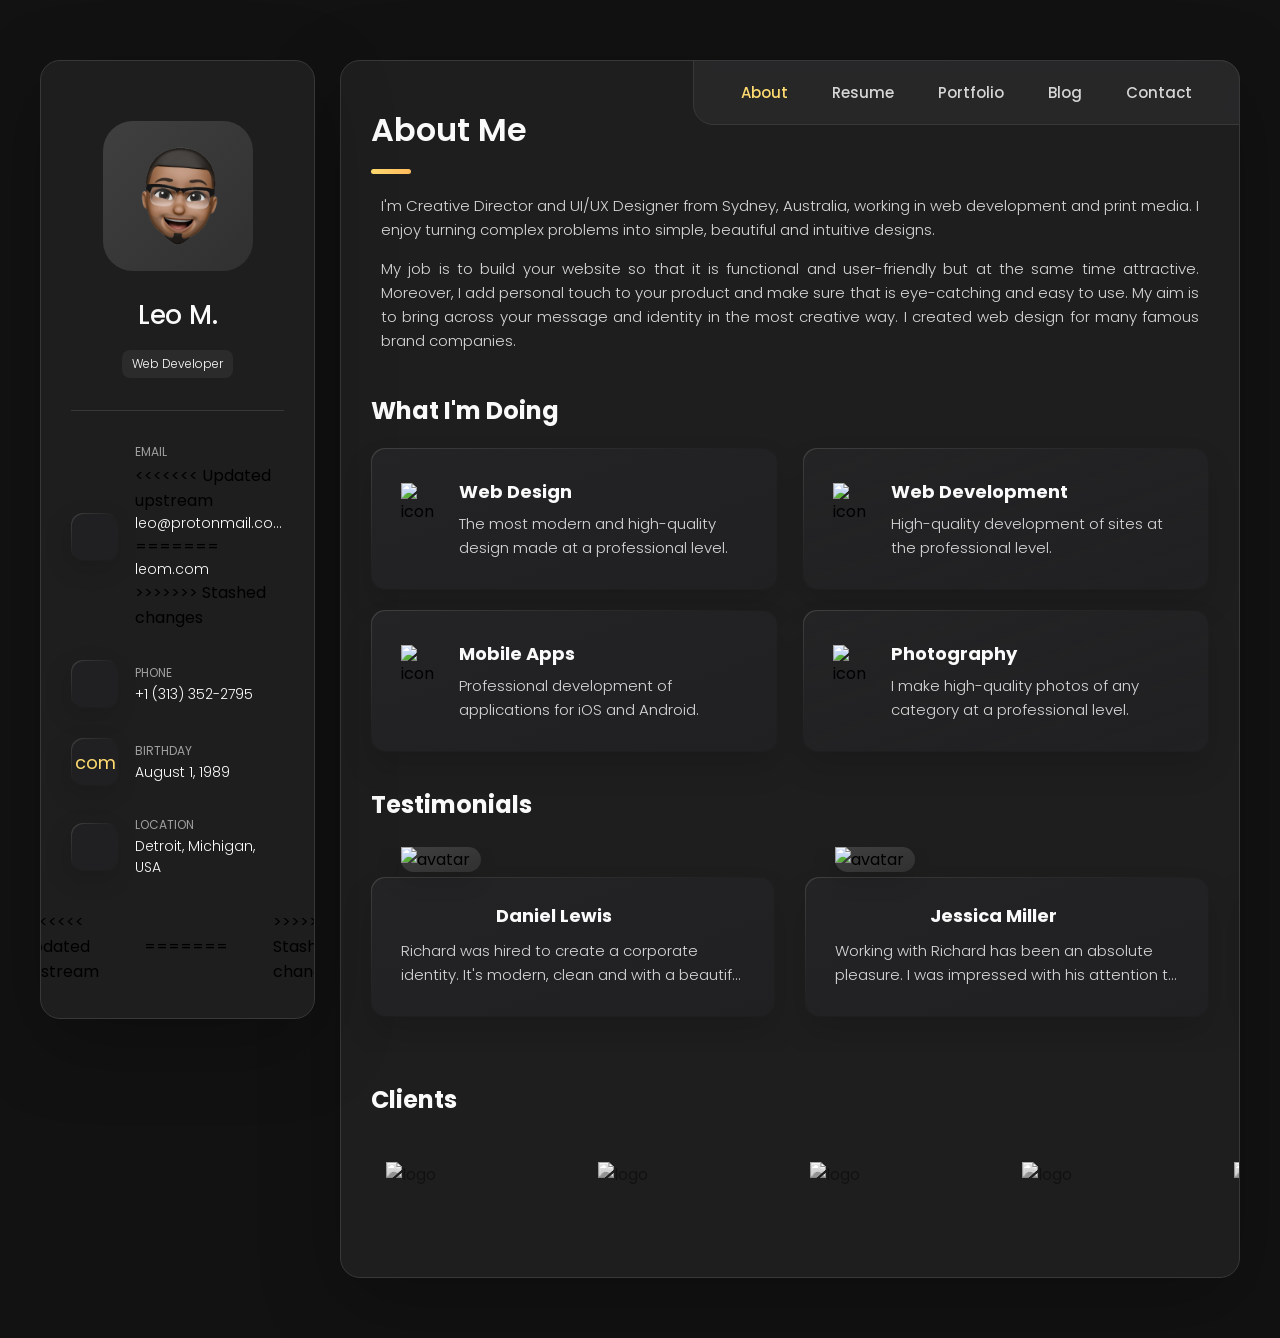
==== index.html @ b3832249 "Update index.html" ====
<!DOCTYPE html>
<html lang="en">
<head>
    <meta charset="UTF-8">
    <meta name="viewport" content="width=device-width, initial-scale=1.0">
    <title>Personal Portfolio</title>
    <link rel="stylesheet" href="style.css">
    <link rel="stylesheet" type='text/css' href="https://cdn.jsdelivr.net/gh/devicons/devicon@latest/devicon.min.css"/> 
    <link rel="shortcut icon" href="assets/images/favicon.png" type="image/x-icon">
</head>
<body>
    <main>
        <aside class="sidebar " data-sidebar>
            <div class="sidebar-info">
                <figure class="avatar-box">
                    <img src="assets/images/memoji.png" alt="avatar" width="80">
                </figure>

                <div class="info-content">
                    <h1 class="name" title="Leo M">Leo M.</h1>
                    <p class="title">Web Developer</p>
                </div>

                <button class="info-more-btn" data-sidebar-btn>
                    <span>Show Contacts</span>
                    <ion-icon name="chevron-down"></ion-icon>
                </button>
            </div>

            <div class="sidebar-info-more">
                <div class="separator"></div>

                <ul class="contacts-list">
                    <li class="contact-item">
                        <div class="icon-box">
                            <ion-icon name="mail-outline"></ion-icon>
                        </div>

                        <div class="contact-info">
                            <p class="contact-title">Email</p>

<<<<<<< Updated upstream
                            <a href="mailto:leo@proton." class="contact-link">leo@protonmail.com</a>
=======
                            <a href="mailto:leo@proton.me" class="contact-link">leom.com</a>
>>>>>>> Stashed changes
                        </div>
                    </li>

                    <li class="contact-item">
                        <div class="icon-box">
                            <ion-icon name="phone-portrait-outline"></ion-icon>
                        </div>

                        <div class="contact-info">
                            <p class="contact-title">Phone</p>

                            <a href="tel:+13133522795" class="contact-link">+1 (313) 352-2795</a>
                        </div>
                    </li>

                    <li class="contact-item">
                        <div class="icon-box">
                            <ion-icon name="calendar-outline"></ion-icon>
com                        </div>

                        <div class="contact-info">
                            <p class="contact-title">Birthday</p>

                            <time datetime="1989-08-01">August 1, 1989</time>
                        </div>
                    </li>

                    <li class="contact-item">
                        <div class="icon-box">
                            <ion-icon name="location-outline"></ion-icon>
                        </div>

                        <div class="contact-info">
                            <p class="contact-title">Location</p>

                            <address>Detroit, Michigan, USA</address>
                        </div>
                    </li>
                </ul>

                <div class="separator"></div>

                <ul class="social-list">
<<<<<<< Updated upstream
                  <li class="social-item"><a href="https://github.com/theNomadicEnby"><i class="devicon-github-original"></i></a></li>
                  <li class="social-item"><a href="https://www.linkedin.com/in/lemorris11/"><i class="devicon-linkedin-plain"></i></a></li>
=======
                  <li class="social-item"><i class="devicon-github-original"></a></i></li>  
                  <li class="social-item"><i class="devicon-linkedin-plain"><a href="https://www.linkedin.com/in/lemorris11/"></a></i></li>
>>>>>>> Stashed changes
                </ul>
            </div>
        </aside>

        <div class="main-content">
            <nav class="navbar">
                <ul class="navbar-list">
                    <li class="navbar-item"><button class="navbar-link active" data-nav-link>About</button></li>
                    <li class="navbar-item"><button class="navbar-link" data-nav-link>Resume</button></li>
                    <li class="navbar-item"><button class="navbar-link" data-nav-link>Portfolio</button></li>
                    <li class="navbar-item"><button class="navbar-link" data-nav-link>Blog</button></li>
                    <li class="navbar-item"><button class="navbar-link" data-nav-link>Contact</button></li>
                </ul>
            </nav>

            <article class="about active" data-page="about">
                <header>
                    <h2 class="h2 article-title">About me</h2>
                </header>

                <section class="about-text">
                    <p>I'm Creative Director and UI/UX Designer from Sydney, Australia, working in web development and print media. I enjoy turning complex problems into simple, beautiful and intuitive designs.</p>
                    <p>My job is to build your website so that it is functional and user-friendly but at the same time attractive. Moreover, I add personal touch to your product and make sure that is eye-catching and easy to use. My aim is to bring across your message and identity in the most creative way. I created web design for many famous brand companies.</p>
                </section>

                <section class="service">
                    <h3 class="h3 service-title">What I'm doing</h3>

                    <ul class="service-list">
                        <li class="service-item">
                            <div class="service-icon-box">
                                <img src="https://i.postimg.cc/4389jZkP/icon-design.png" alt="icon" width="40">
                            </div>

                            <div class="service-content-box">
                                <h4 class="h4 service-item-title">Web Design</h4>
                                <p class="service-item-text">The most modern and high-quality design made at a professional level.</p>
                            </div>
                        </li>

                        <li class="service-item">
                            <div class="service-icon-box">
                                <img src="https://i.postimg.cc/ZqgqrqzG/icon-dev.png" alt="icon" width="40">
                            </div>

                            <div class="service-content-box">
                                <h4 class="h4 service-item-title">Web development</h4>
                                <p class="service-item-text">High-quality development of sites at the professional level.</p>
                            </div>
                        </li>

                        <li class="service-item">
                            <div class="service-icon-box">
                                <img src="https://i.postimg.cc/xjLdzYxZ/icon-app.png" alt="icon" width="40">
                            </div>

                            <div class="service-content-box">
                                <h4 class="h4 service-item-title">Mobile apps</h4>
                                <p class="service-item-text">Professional development of applications for iOS and Android.</p>
                            </div>
                        </li>

                        <li class="service-item">
                            <div class="service-icon-box">
                                <img src="https://i.postimg.cc/0NL8zHpx/icon-photo.png" alt="icon" width="40">
                            </div>

                            <div class="service-content-box">
                                <h4 class="h4 service-item-title">Photography</h4>
                                <p class="service-item-text">I make high-quality photos of any category at a professional level.</p>
                            </div>
                        </li>
                    </ul>
                </section>

                <section class="testimonials">
                    <h3 class="h3 testimonials-title">Testimonials</h3>

                    <ul class="testimonials-list has-scrollbar">
                        <li class="testimonials-item">
                            <div class="content-card" data-testimonials-item>
                                <figure class="testimonials-avatar-box">
                                    <img src="https://i.postimg.cc/zGDHfn3G/avatar-1.png" alt="avatar" data-testimonials-avatar width="60">
                                </figure>

                                <h4 class="h4 testimonials-item-title" data-testimonials-title>Daniel Lewis</h4>

                                <div class="testimonials-text" data-testimonials-text>
                                    <p>Richard was hired to create a corporate identity. It's modern, clean and with a beautiful design that got a lot of praises from colleagues and visitors. We were very pleased with the work done. He has a lot of experience and is very concerned about the needs of client.</p>
                                </div>
                            </div>
                        </li>

                        <li class="testimonials-item">
                            <div class="content-card" data-testimonials-item>
                                <figure class="testimonials-avatar-box">
                                    <img src="https://i.postimg.cc/DwY0yHtx/avatar-2.png" alt="avatar" data-testimonials-avatar width="60">
                                </figure>

                                <h4 class="h4 testimonials-item-title" data-testimonials-title>Jessica Miller</h4>

                                <div class="testimonials-text" data-testimonials-text>
                                    <p>Working with Richard has been an absolute pleasure. I was impressed with his attention to detail, his web design skills and his professional approach to our timelines and processes.</p>
                                </div>
                            </div>
                        </li>

                        <li class="testimonials-item">
                            <div class="content-card" data-testimonials-item>
                                <figure class="testimonials-avatar-box">
                                    <img src="https://i.postimg.cc/fRFWhX9F/avatar-3.png" alt="avatar" data-testimonials-avatar width="60">
                                </figure>

                                <h4 class="h4 testimonials-item-title" data-testimonials-title>Emily Evans</h4>

                                <div class="testimonials-text" data-testimonials-text>
                                    <p>I couldn't be happier with the website that Richard created for us. His attention to detail and creativity is unmatched. Our clients frequently compliment the design, and it has significantly improved our brand image.</p>
                                </div>
                            </div>
                        </li>

                        <li class="testimonials-item">
                            <div class="content-card" data-testimonials-item>
                                <figure class="testimonials-avatar-box">
                                    <img src="https://i.postimg.cc/zXv1Xv81/avatar-4.png" alt="avatar" data-testimonials-avatar width="60">
                                </figure>

                                <h4 class="h4 testimonials-item-title" data-testimonials-title>Henry Williams</h4>

                                <div class="testimonials-text" data-testimonials-text>
                                    <p>I was overwhelmed with the thought of redesigning my online store, but Richard made the process seamless. The site is not only visually appealing but also optimized for conversions. I've seen a 50% increase in traffic since the launch!</p>
                                </div>
                            </div>
                        </li>
                    </ul>
                </section>

                <div class="modal-container " data-modal-container>
                    <div class="overlay " data-overlay></div>

                    <section class="testimonials-modal">
                        <button class="modal-close-btn" data-modal-close-btn><ion-icon name="close-outline"></ion-icon></button>

                        <div class="modal-img-wrapper">
                            <figure class="modal-avatar-box">
                                <img src="https://i.postimg.cc/zGDHfn3G/avatar-1.png" alt="Daniel Lewis" width="80" data-modal-img>
                            </figure>

                            <img src="https://i.postimg.cc/mZ00RwX7/icon-quote.png" alt="quote icon">
                        </div>

                        <div class="modal-content">
                            <h4 class="h3 modal-title" data-modal-title>Daniel Lewis</h4>
                            <time datetime="2023-06-14">14 June, 2023</time>

                            <div class="modal-text" data-modal-text>
                                <p>Richard was hired to create a corporate identity. It's modern, clean and with a beautiful design that got a lot of praises from colleagues and visitors. We were very pleased with the work done. He has a lot of experience and is very concerned about the needs of client.</p>
                            </div>
                        </div>
                    </section>
                </div>

                <section class="clients">
                    <h3 class="h3 clients-title">Clients</h3>

                    <ul class="clients-list has-scrollbar">
                        <li class="clients-item">
                            <a href="#"><img src="https://i.postimg.cc/YqfKyG66/logo-1-color.png" alt="logo"></a>
                        </li>

                        <li class="clients-item">
                            <a href="#"><img src="https://i.postimg.cc/fWm6JtgG/logo-2-color.png" alt="logo"></a>
                        </li>

                        <li class="clients-item">
                            <a href="#"><img src="https://i.postimg.cc/Bb07xpwd/logo-3-color.png" alt="logo"></a>
                        </li>

                        <li class="clients-item">
                            <a href="#"><img src="https://i.postimg.cc/hv1yMmkh/logo-4-color.png" alt="logo"></a>
                        </li>

                        <li class="clients-item">
                            <a href="#"><img src="https://i.postimg.cc/ry1P86Dc/logo-5-color.png" alt="logo"></a>
                        </li>

                        <li class="clients-item">
                            <a href="#"><img src="https://i.postimg.cc/SsWDN8NV/logo-6-color.png" alt="logo"></a>
                        </li>
                    </ul>
                </section>

            </article>
            
            <article class="resume " data-page="resume">
                <header>
                    <h2 class="h2 article-title">Resume</h2>
                </header>

                <section class="timeline">
                    <div class="title-wrapper">
                        <div class="icon-box"><ion-icon name="book-outline"></ion-icon></div>

                        <h3 class="h3">Education</h3>
                    </div>

                    <ol class="timeline-list">
                        <li class="timeline-item">
                            <h4 class="h4 timeline-item-title">University school of the arts</h4>
                            <span>2008 - 2010</span>
                            <p class="timeline-text">There I learnt a wide range of topics that are essential to understanding both the theory and practical aspects of computing. This involves programming fundamentals, computer architecture, operating systems, databases, software engineering, problem solving, collaboration and communication soft skills.</p>
                        </li>

                        <li class="timeline-item">
                            <h4 class="h4 timeline-item-title">New York Academy of Art</h4>
                            <span>2006 - 2007</span>
                            <p class="timeline-text">I chose my master degree in technology. There I deepened my knowledge, enhanced my skills in the area and learnt how to increase my career prospects in a competitive job market.</p>
                        </li>
                    </ol>
                </section>

                <section class="timeline">
                    <div class="title-wrapper">
                        <div class="icon-box"><ion-icon name="book-outline"></ion-icon></div>

                        <h3 class="h3">Experience</h3>
                    </div>

                    <ol class="timeline-list">
                        <li class="timeline-item">
                            <h4 class="h4 timeline-item-title">Creative director</h4>
                            <span>2015 - Present</span>
                            <p class="timeline-text">I can develop and oversee creative concepts for projects and campaigns managing a team of designers, writers, and other creative professionals.</p>
                        </li>

                        <li class="timeline-item">
                            <h4 class="h4 timeline-item-title">Art director</h4>
                            <span>2013 - 2015</span>
                            <p class="timeline-text">I create and develop visual concepts that align with the project's goals and objectives, supervising the design process and managing timelines and budgets for design projects.</p>
                        </li>

                        <li class="timeline-item">
                            <h4 class="h4 timeline-item-title">Web designer</h4>
                            <span>2010 - 2013</span>
                            <p class="timeline-text">I create logos, color schemes and typography for a brand's identity. Also I develop graphics for websites, social media and digital ads with applications that enhance user experience.</p>
                        </li>
                    </ol>
                </section>

                <section class="skill">
                    <h3 class="h3 skills-title">My Skills</h3>

                    <ul class="skills-list content-card">
                        <li class="skills-item">
                            <div class="title-wrapper">
                                <h5 class="h5">Web Design</h5>
                                <data value="80">80%</data>
                            </div>

                            <div class="skills-progress-bg">
                                <div class="skills-progress-fill" style="width: 80%;"></div>
                            </div>
                        </li>

                        <li class="skills-item">
                            <div class="title-wrapper">
                                <h5 class="h5">Graphic Design</h5>
                                <data value="70">70%</data>
                            </div>

                            <div class="skills-progress-bg">
                                <div class="skills-progress-fill" style="width: 70%;"></div>
                            </div>
                        </li>

                        <li class="skills-item">
                            <div class="title-wrapper">
                                <h5 class="h5">Branding</h5>
                                <data value="90">90%</data>
                            </div>

                            <div class="skills-progress-bg">
                                <div class="skills-progress-fill" style="width: 90%;"></div>
                            </div>
                        </li>

                        <li class="skills-item">
                            <div class="title-wrapper">
                                <h5 class="h5">WordPress</h5>
                                <data value="50">50%</data>
                            </div>

                            <div class="skills-progress-bg">
                                <div class="skills-progress-fill" style="width: 50%;"></div>
                            </div>
                        </li>
                    </ul>
                </section>
            </article>

            <article class="portfolio " data-page="portfolio">
                <header>
                    <h2 class="h2 article-title">Portfolio</h2>
                </header>

                <section class="projects">
                    <ul class="filter-list">
                        <li class="filter-item"><button class="active" data-filter-btn>All</button></li>
                        <li class="filter-item"><button data-filter-btn>Web Design</button></li>
                        <li class="filter-item"><button data-filter-btn>Applications</button></li>
                        <li class="filter-item"><button data-filter-btn>Web Development</button></li>
                    </ul>

                    <div class="filter-select-box">
                        <button class="filter-select " data-select>
                            <div class="select-value" data-select-value>Select Category</div>

                            <div class="select-icon">
                                <ion-icon name="chevron-down"></ion-icon>
                            </div>
                        </button>

                        <ul class="select-list">
                            <li class="select-item"><button data-select-item>All</button></li>
                            <li class="select-item"><button data-select-item>Web Design</button></li>
                            <li class="select-item"><button data-select-item>Applications</button></li>
                            <li class="select-item"><button data-select-item>Web Development</button></li>
                        </ul>
                    </div>

                    <ul class="project-list">
                        <li class="project-item active" data-filter-item data-category="web development">
                            <a href="#">
                                <figure class="project-img">
                                    <div class="project-item-icon-box">
                                        <ion-icon name="eye-outline"></ion-icon>
                                    </div>

                                    <img src="https://i.postimg.cc/qRHpHMyd/project-1.jpg" alt="finance" loading="lazy">
                                </figure>

                                <h3 class="project-title">Finance</h3>
                                <p class="project-category">Web Development</p>
                            </a>
                        </li>

                        <li class="project-item active" data-filter-item data-category="web development">
                            <a href="#">
                                <figure class="project-img">
                                    <div class="project-item-icon-box">
                                        <ion-icon name="eye-outline"></ion-icon>
                                    </div>

                                    <img src="https://i.postimg.cc/bNrcM2Wt/project-2.png" alt="orizon" loading="lazy">
                                </figure>

                                <h3 class="project-title">Orizon</h3>
                                <p class="project-category">Web Development</p>
                            </a>
                        </li>

                        <li class="project-item active" data-filter-item data-category="web design">
                            <a href="#">
                                <figure class="project-img">
                                    <div class="project-item-icon-box">
                                        <ion-icon name="eye-outline"></ion-icon>
                                    </div>

                                    <img src="https://i.postimg.cc/jSJVqYsq/project-3.jpg" alt="fundo" loading="lazy">
                                </figure>

                                <h3 class="project-title">Fundo</h3>
                                <p class="project-category">Web Design</p>
                            </a>
                        </li>

                        <li class="project-item active" data-filter-item data-category="applications">
                            <a href="#">
                                <figure class="project-img">
                                    <div class="project-item-icon-box">
                                        <ion-icon name="eye-outline"></ion-icon>
                                    </div>

                                    <img src="https://i.postimg.cc/dtpXxNGb/project-4.png" alt="brawlhalla" loading="lazy">
                                </figure>

                                <h3 class="project-title">Brawlhalla</h3>
                                <p class="project-category">Applications</p>
                            </a>
                        </li>

                        <li class="project-item active" data-filter-item data-category="web design">
                            <a href="#">
                                <figure class="project-img">
                                    <div class="project-item-icon-box">
                                        <ion-icon name="eye-outline"></ion-icon>
                                    </div>

                                    <img src="https://i.postimg.cc/43T0JKLw/project-5.png" alt="dsm." loading="lazy">
                                </figure>

                                <h3 class="project-title">DSM.</h3>
                                <p class="project-category">Web Design</p>
                            </a>
                        </li>

                        <li class="project-item active" data-filter-item data-category="web design">
                            <a href="#">
                                <figure class="project-img">
                                    <div class="project-item-icon-box">
                                        <ion-icon name="eye-outline"></ion-icon>
                                    </div>

                                    <img src="https://i.postimg.cc/qR1DX1kZ/project-6.png" alt="metaspark" loading="lazy">
                                </figure>

                                <h3 class="project-title">Metaspark</h3>
                                <p class="project-category">Web Design</p>
                            </a>
                        </li>

                        <li class="project-item active" data-filter-item data-category="web development">
                            <a href="#">
                                <figure class="project-img">
                                    <div class="project-item-icon-box">
                                        <ion-icon name="eye-outline"></ion-icon>
                                    </div>

                                    <img src="https://i.postimg.cc/Kj4q9tjc/project-7.png" alt="summary" loading="lazy">
                                </figure>

                                <h3 class="project-title">Summary</h3>
                                <p class="project-category">Web Development</p>
                            </a>
                        </li>

                        <li class="project-item active" data-filter-item data-category="applications">
                            <a href="#">
                                <figure class="project-img">
                                    <div class="project-item-icon-box">
                                        <ion-icon name="eye-outline"></ion-icon>
                                    </div>

                                    <img src="https://i.postimg.cc/rw2j4B1w/project-8.jpg" alt="task manager" loading="lazy">
                                </figure>

                                <h3 class="project-title">Task Manager</h3>
                                <p class="project-category">Applications</p>
                            </a>
                        </li>

                        <li class="project-item active" data-filter-item data-category="web development">
                            <a href="#">
                                <figure class="project-img">
                                    <div class="project-item-icon-box">
                                        <ion-icon name="eye-outline"></ion-icon>
                                    </div>

                                    <img src="https://i.postimg.cc/7LxNsSQv/project-9.png" alt="arrival" loading="lazy">
                                </figure>

                                <h3 class="project-title">Arrival</h3>
                                <p class="project-category">Web Development</p>
                            </a>
                        </li>
                    </ul>
                </section>
            </article>

            <article class="blog " data-page="blog">
                <header>
                    <h2 class="h2 article-title">Blog</h2>
                </header>

                <section class="blog-posts">
                    <ul class="blog-posts-list">
                        <li class="blog-post-item">
                            <a href="#">
                                    <figure class="blog-banner-box">
                                        <img src="https://i.postimg.cc/DysCZrWs/blog-1.jpg" alt="Design conferences in 2024" loading="lazy">
                                    </figure>

                                <div class="blog-content">
                                    <div class="blog-meta">
                                        <p class="blog-category">Design</p>
                                        <span class="dot"></span>
                                        <time datetime="2024-02-23">Feb 23, 2024</time>
                                    </div>

                                    <h3 class="h3 blog-item-title">Design conferences in 2024</h3>
                                    <p class="blog-text">In 2024, several exciting design conferences are set to take place, offering opportunities for professionals and enthusiasts to connect, learn, and share innovative ideas.</p>
                                </div>
                            </a>
                        </li>

                        <li class="blog-post-item">
                            <a href="#">
                                <figure class="blog-banner-box">
                                    <img src="https://i.postimg.cc/QC7qFDMs/blog-2.jpg" alt="Best fonts every designer" loading="lazy">
                                </figure>


                                <div class="blog-content">
                                    <div class="blog-meta">
                                        <p class="blog-category">Design</p>
                                        <span class="dot"></span>
                                        <time datetime="2024-01-29">Jan 29, 2024</time>
                                    </div>

                                    <h3 class="h3 blog-item-title">Best fonts every designer</h3>
                                    <p class="blog-text">When it comes to typography, choosing the right font is essential for effective design. In this article, I'll bring a brief overview of some of the best fonts that every designer should consider incorporating into their toolkit.</p>
                                </div>
                            </a>
                        </li>

                        <li class="blog-post-item">
                            <a href="#">
                                <figure class="blog-banner-box">
                                    <img src="https://i.postimg.cc/W1T71QcL/blog-3.jpg" alt="Design digest #80" loading="lazy">
                                </figure>

                                <div class="blog-content">
                                    <div class="blog-meta">
                                        <p class="blog-category">Design</p>
                                        <span class="dot"></span>
                                        <time datetime="2023-12-20">Dec 20, 2023</time>
                                    </div>

                                    <h3 class="h3 blog-item-title">Design digest #80</h3>
                                    <p class="blog-text">Hello, my friends. In this Design Digest, I'll show you a curated collection of the latest trends, insights, and innovations in the design world. This edition highlights key themes and discussions that are shaping the future of design.</p>
                                </div>
                            </a>
                        </li>

                        <li class="blog-post-item">
                            <a href="#">
                                <figure class="blog-banner-box">
                                    <img src="https://i.postimg.cc/2S0n8yxh/blog-4.jpg" alt="2023 UI interactions" loading="lazy">
                                </figure>

                                <div class="blog-content">
                                    <div class="blog-meta">
                                        <p class="blog-category">Design</p>
                                        <span class="dot"></span>
                                        <time datetime="2023-11-29">Nov 29, 2023</time>
                                    </div>

                                    <h3 class="h3 blog-item-title">2023 UI interactions</h3>
                                    <p class="blog-text">As we move into 2024, 2023 was marked by the rapidly evolution of the landscape of UI interactions, driven by advancements in technology and user expectations. Dive with me in this text to see the main areas changed in this year.</p>
                                </div>
                            </a>
                        </li>

                        <li class="blog-post-item">
                            <a href="#">
                                <figure class="blog-banner-box">
                                    <img src="https://i.postimg.cc/YCCmVkw9/blog-5.jpg" alt="The forgotten art of spacing" loading="lazy">
                                </figure>

                                <div class="blog-content">
                                    <div class="blog-meta">
                                        <p class="blog-category">Design</p>
                                        <span class="dot"></span>
                                        <time datetime="2023-11-12">Nov 12, 2023</time>
                                    </div>

                                    <h3 class="h3 blog-item-title">The forgotten art of spacing</h3>
                                    <p class="blog-text">In the realm of design, spacing is often an overlooked yet crucial element that can significantly impact the overall aesthetic and functionality of a composition. This post will emphasize the importance of white space, margins, and padding in creating visually appealing and effective designs.</p>
                                </div>
                            </a>
                        </li>

                        <li class="blog-post-item">
                            <a href="#">
                                <figure class="blog-banner-box">
                                    <img src="https://i.postimg.cc/zBCBvP16/blog-6.jpg" alt="Design digest #79" loading="lazy">
                                </figure>

                                <div class="blog-content">
                                    <div class="blog-meta">
                                        <p class="blog-category">Design</p>
                                        <span class="dot"></span>
                                        <time datetime="2023-10-20">Oct 20, 2023</time>
                                    </div>

                                    <h3 class="h3 blog-item-title">Design digest #79</h3>
                                    <p class="blog-text">Hi, my friends. In this Design Digest I'll focus in the tools and resources that we use daily in our projects. Also, I'll include examples of software recommendations, online courses, and design communities that foster collaboration and learning.</p>
                                </div>
                            </a>
                        </li>
                    </ul>
                </section>
            </article>

            <article class="contact " data-page="contact">
                <header>
                    <h2 class="h2 article-title">Contact</h2>
                </header>

                <section class="mapbox" data-mapbox>
                    <figure>
                        <iframe src="https://www.google.com/maps/embed?pb=!1m18!1m12!1m3!1d199666.5651251294!2d-121.58334177520186!3d38.56165006739519!2m3!1f0!2f0!3f0!3m2!1i1024!2i768!4f13.1!3m3!1m2!1s0x809ac672b28397f9%3A0x921f6aaa74197fdb!2sSacramento%2C%20CA%2C%20USA!5e0!3m2!1sen!2sbd!4v1647608789441!5m2!1sen!2sbd"
                         width="400" height="300" loading="lazy"></iframe>
                    </figure>
                </section>

                <section class="contact-form">
                    <h3 class="h3 form-title">Contact Form</h3>

                    <form action="#" class="form" data-form>
                        <div class="input-wrapper">
                            <input type="text" name="fullname" class="form-input" placeholder="Full name" required data-form-input>
                            <input type="email" name="email" class="form-input" placeholder="Email Address" required data-form-input>
                        </div>

                        <textarea name="message" class="form-input" placeholder="Your Message" required data-form-input=""></textarea>

                        <button class="form-btn" type="submit" disabled data-form-btn>
                            <ion-icon name="paper-plane"></ion-icon>
                            <span>Send Message</span>
                        </button>
                    </form>
                </section>
            </article>
        </div>
    </main>

    <script src="main.js"></script>

    <script type="module" src="https://unpkg.com/ionicons@7.1.0/dist/ionicons/ionicons.esm.js"></script>
    <script nomodule src="https://unpkg.com/ionicons@7.1.0/dist/ionicons/ionicons.js"></script>
</body>
</html>
---- style.css ----
@import url('https://fonts.googleapis.com/css2?family=Poppins:ital,wght@0,100;0,200;0,300;0,400;0,500;0,600;0,700;0,800;0,900;1,100;1,200;1,300;1,400;1,500;1,600;1,700;1,800;1,900&display=swap');

:root {
    --bg-gradient-onyx: linear-gradient(to bottom right, hsl(240, 1%, 25%) 3%, hsl(0, 0%, 19%) 97%);
    --bg-gradient-jet: linear-gradient(to bottom right, hsla(240, 1%, 18%, .251) 3%, hsla(240, 2%, 11%, 0) 100%), hsl(240, 2%, 13%);
    --bg-gradient-yellow1: linear-gradient(to bottom right, hsl(45, 100%, 71%) 0%, hsla(36, 100%, 69%, 0) 50%);
    --bg-gradient-yellow2: linear-gradient(135deg, hsla(45, 100%, 71%, .251) 0%, hsla(35, 100%, 68%, 0) 59.86%), hsl(240, 2%, 13%);
    --border-gradient-onyx: linear-gradient(to bottom right, hsl(0, 0%, 25%) 0%, hsla(0, 0%, 25%, 0) 50%);
    --text-gradient-yellow: linear-gradient(to right, hsl(45, 100%, 72%), hsl(35, 100%, 68%));

    --jet: hsl(0, 0%, 22%);
    --onyx: hsl(240, 1%, 17%);
    --eerie-black1: hsl(240, 2%, 13%);
    --eerie-black2: hsl(240, 2%, 12%);
    --smoky-black: hsl(0, 0%, 7%);
    --white1: hsl(0, 0%, 100%);
    --white2: hsl(0, 0%, 98%);
    --orange-yellow-crayola: hsl(45, 100%, 72%);
    --vegas-gold: hsl(45, 54%, 58%);
    --light-gray: hsl(0, 0%, 84%);
    --light-gray70: hsla(0, 0%, 84%, .7);
    --bittersweet-shimmer: hsl(0, 43%, 51%);

    --ff-poppins: 'Poppins', sans-serif;

    --fs1: 24px;
    --fs2: 18px;
    --fs3: 17px;
    --fs4: 16px;
    --fs5: 15px;
    --fs6: 14px;
    --fs7: 13px;
    --fs8: 12px;

    --fw300: 300;
    --fw400: 400;
    --fw500: 500;
    --fw600: 600;

    --shadow1: -4px 8px 24px hsla(0, 0%, 0%, .25);
    --shadow2: 0px 16px 30px hsla(0, 0%, 0%, .25);
    --shadow3: 0px 16px 40px hsla(0, 0%, 0%, .25);
    --shadow4: 0px 25px 50px hsla(0, 0%, 0%, .15);
    --shadow5: 0px 24px 80px hsla(0, 0%, 0%, .25);

    --transition1: .25s ease;
    --transition2: .5s ease-in-out;
}

*, *::before, *::after {
    margin: 0;
    padding: 0;
    box-sizing: border-box;
}

a {text-decoration: none; }

li {list-style: none; }

img, a, button, time, span { display: block; }

button {
    font: inherit;
    background: none;
    border: none;
    text-align: left;
    cursor: pointer;
}

input, textarea {
    display: block;
    width: 100%;
    background: none;
    font: inherit;
}

::selection {
    background: var(--orange-yellow-crayola);
    color: var(--smoky-black);
}

:focus { outline-color: var(--orange-yellow-crayola); }

html { font-family: var(--ff-poppins); }

body { background: var(--smoky-black); }

main {
    margin: 15px 12px;
    margin-bottom: 75px;
    min-width: 259px;
}

.sidebar, article {
    background: var(--eerie-black2);
    border: 1px solid var(--jet);
    border-radius: 20px;
    box-shadow: var(--shadow1);
    z-index: 1;
    padding: 15px;
}

    .sidebar.active { max-height: 405px; }

.separator {
    width: 100%;
    height: 1px;
    background: var(--jet);
    margin: 16px 0;
}

.icon-box {
    position: relative;
    background: var(--border-gradient-onyx);
    width: 30px;
    height: 30px;
    border-radius: 8px;
    display: flex;
    justify-content: center;
    align-items: center;
    font-size: 16px;
    color: var(--orange-yellow-crayola);
    box-shadow: var(--shadow1);
    z-index: 1;
}

    .icon-box::before {
        content: '';
        position: absolute;
        inset: 1px;
        background: var(--eerie-black1);
        border-radius: inherit;
        z-index: -1;
    }

    .icon-box ion-icon { --ionicon-stroke-width: 35px; }

article { display: none; }

    article.active { 
        display: block;
        animation: fade .5s ease backwards;
    }

        @keyframes fade {
            0% { opacity: 0; }
            100% { opacity: 1; }
        }

.h2, .h3, .h4, .h5 { 
    color: var(--white2);
    text-transform: capitalize;
}

    .h2 { font-size: var(--fs1); }
    .h3 { font-size: var(--fs2); }
    .h4 { font-size: var(--fs4); }
    .h5 { 
        font-size: var(--fs7);
        font-weight: var(--fw500); 
    }

.article-title {
    position: relative;
    padding-bottom: 7px;
}

    .article-title::after {
        content: '';
        position: absolute;
        bottom: 0;
        left: 0;
        width: 30px;
        height: 3px;
        background: var(--text-gradient-yellow);
        border-radius: 3px;
    }

.has-scrollbar::-webkit-scrollbar {
    width: 5px;
    height: 5px;
}

.has-scrollbar::-webkit-scrollbar-track {
    background: var(--onyx);
    border-radius: 5px;
}

.has-scrollbar::-webkit-scrollbar-thumb {
    background: var(--orange-yellow-crayola);
    border-radius: 5px;
}

.has-scrollbar::-webkit-scrollbar-button { width: 20px; }

.content-card {
    position: relative;
    background: var(--border-gradient-onyx);
    padding: 15px;
    padding-top: 45px;
    border-radius: 14px;
    box-shadow: var(--shadow2);
    cursor: pointer;
    z-index: 1;
}

    .content-card::before {
        content: '';
        position: absolute;
        inset: 1px;
        background: var(--bg-gradient-jet);
        border-radius: inherit;
        z-index: -1;
    }

/*ASIDE - SIDEBAR*/

.sidebar {
    margin-bottom: 15px;
    max-height: 112px;
    overflow: hidden;
    padding: 15px;
    transition: var(--transition2);
}

.sidebar-info {
    position: relative;
    display: flex;
    justify-content: flex-start;
    align-items: center;
    gap: 15px;
}



.avatar-box {
    background: var(--bg-gradient-onyx);
    border-radius: 20px;
}

.info-content .name {
    color: var(--white2);
    font-size: var(--fs3);
    font-weight: var(--fw500);
    letter-spacing: -0.25px;
    margin-bottom: 10px;
}

.info-content .title {
    color: var(--white1);
    background: var(--onyx);
    font-size: var(--fs8);
    font-weight: var(--fw300);
    width: max-content;
    padding: 3px 12px;
    border-radius: 8px;
}

.info-more-btn {
    position: absolute;
    top: -15px;
    right: -15px;
    border-radius: 0 15px;
    font-size: 13px;
    color: var(--orange-yellow-crayola);
    background: var(--border-gradient-onyx);
    padding: 10px;
    box-shadow: var(--shadow2);
    transition: var(--transition1);
    z-index: 1;
}

    .info-more-btn::before {
        content: '';
        position: absolute;
        inset: 1px;
        border-radius: inherit;
        background: var(--bg-gradient-jet);
        transition: var(--transition1);
        z-index: -1;
    }

        .info-more-btn:hover, .info-more-btn:focus { background: var(--bg-gradient-yellow1); }
        .info-more-btn:hover::before, .info-more-btn:focus::before { background: var(--bg-gradient-yellow2); }

    .info-more-btn span { display: none; }

.sidebar-info-more {
    opacity: 0;
    visibility: hidden;
    transition: var(--transition2);
}

    .sidebar.active .sidebar-info-more {
        opacity: 1;
        visibility: visible;
    }

.contacts-list {
    display: grid;
    grid-template-columns: 1fr;
    gap: 16px;
}

.contact-item {
    min-width: 100%;
    display: flex;
    align-items: center;
    gap: 16px;
}

.contact-info {
    max-width: calc(100% - 46px);
    width: calc(100% - 46px);
}

    .contact-info :is(.contact-link, time, address) {
        color: var(--white2);
        font-size: var(--fs7);
    }

    .contact-info address { font-style: normal; }

.contact-title {
    color: var(--light-gray70);
    font-size: var(--fs8);
    text-transform: uppercase;
    margin-bottom: 2px;
}

.social-list {
    display: flex;
    justify-content: flex-start;
    align-items: center;
    gap: 15px;
    padding-bottom: 4px;
    padding-left: 7px;
}

.social-item .devicon-github-original .devicon-linkedin-plain {
    color: var(--light-gray70);
    font-size: 18px;
}

    .social-item .devicon-github-original .devicon-linkedin-plain:hover { color: var(--light-gray); }

/*NAVBAR*/

.navbar {
    position: fixed;
    bottom: 0;
    left: 0;
    width: 100%;
    background: hsla(240, 1%, 17%, .75);
    backdrop-filter: blur(10px);
    border: 1px solid var(--jet);
    border-radius: 12px 12px 0 0;
    box-shadow: var(--shadow2);
    z-index: 5;
}

.navbar-list {
    display: flex;
    flex-wrap: wrap;
    justify-content: center;
    align-items: center;
    padding: 0 10px;
}

.navbar-link {
    color: var(--light-gray);
    font-size: var(--fs8);
    padding: 20px 7px;
    transition: color var(--transition1);
}

    .navbar-link:hover, .navbar-link:focus { color: var(--light-gray70); }
    .navbar-link.active { color: var(--orange-yellow-crayola); }

/*ABOUT*/

.about .article-title { 
    margin-bottom: 15px;
    margin-top: 15px;
}

.about-text {
    color: var(--light-gray);
    font-size: var(--fs6);
    font-weight: var(--fw300);
    line-height: 1.6;
}

    .about-text p { 
        margin-bottom: 15px;
        text-align: justify;
        padding-left: 10px;
        padding-right: 10px;
     }

.service { margin-bottom: 35px; }

.service-title { margin-bottom: 20px; }

.service-list {
    display: grid;
    grid-template-columns: 1fr;
    gap: 20px;
}

.service-item {
    position: relative;
    background: var(--border-gradient-onyx);
    padding: 20px;
    border-radius: 14px;
    box-shadow: var(--shadow2);
    z-index: 1;
}

    .service-item::before {
        content: '';
        position: absolute;
        inset: 1px;
        background: var(--bg-gradient-jet);
        border-radius: inherit;
        z-index: -1;
    }

.service-icon-box { margin-bottom: 10px; }
    .service-icon-box img { margin: auto; }

.service-content-box { text-align: center; }
.service-item-title { margin-bottom: 7px; }

.service-item-text {
    color: var(--light-gray);
    font-size: var(--fs6);
    font-weight: var(--fw300);
    line-height: 1.6;
}

/*TESTIMONIALS*/

.testimonials { margin-bottom: 30px; }
.testimonials-title { margin-bottom: 20px; }

.testimonials-list {
    display: flex;
    justify-content: flex-start;
    align-items: flex-start;
    gap: 15px;
    margin: 0 -15px;
    padding: 25px 15px;
    padding-bottom: 35px;
    overflow-x: auto;
    scroll-behavior: smooth;
    overscroll-behavior-inline: contain;
    scroll-snap-type: inline mandatory;
}

.testimonials-item {
    min-width: 100%;
    scroll-snap-align: center;
}

.testimonials-avatar-box {
    position: absolute;
    top: 0;
    left: 0;
    transform: translate(15px, -25px);
    background: var(--bg-gradient-onyx);
    border-radius: 14px;
    box-shadow: var(--shadow1);
}

.testimonials-text {
    color: var(--light-gray);
    font-size: var(--fs6);
    font-weight: var(--fw300);
    line-height: 1.6;
    display: -webkit-box;
    line-clamp: 4;
    -webkit-line-clamp: 4;
    -webkit-box-orient: vertical;
    overflow: hidden;
}

/*MODAL CONTAINER*/

.modal-container {
    position: fixed;
    top: 0;
    left: 0;
    width: 100%;
    height: 100%;
    display: flex;
    justify-content: center;
    align-items: center;
    overflow-y: auto;
    overscroll-behavior: contain;
    z-index: 20;
    pointer-events: none;
    visibility: hidden;
}

    .modal-container::-webkit-scrollbar { display: none; }

    .modal-container.active {
        pointer-events: all;
        visibility: visible;
    }

        .modal-container.active .testimonials-modal {
            transform: scale(1);
            opacity: 1;
        }

.overlay {
    position: fixed;
    top: 0;
    left: 0;
    width: 100%;
    height: 100vh;
    background: hsl(0, 0%, 5%);
    opacity: 0;
    visibility: hidden;
    pointer-events: none;
    z-index: 1;
    transition: var(--transition1);
}

    .overlay.active {
        opacity: .8;
        visibility: visible;
        pointer-events: all;
    }

.testimonials-modal {
    background: var(--eerie-black2);
    position: relative;
    padding: 15px;
    margin: 15px 12px;
    border: 1px solid var(--jet);
    border-radius: 14px;
    box-shadow: var(--shadow5);
    transform: scale(1.2);
    opacity: 0;
    transition: var(--transition1);
    z-index: 2;
}

.modal-close-btn {
    position: absolute;
    top: 15px;
    right: 15px;
    background: var(--onyx);
    border-radius: 8px;
    width: 32px;
    height: 32px;
    display: flex;
    justify-content: center;
    align-items: center;
    color: var(--white2);
    font-size: 18px;
    opacity: .7;
}

    .modal-close-btn:hover, .modal-close-btn:focus { opacity: 1; }
    .modal-close-btn ion-icon { --ionicon-stroke-width: 50px; }

.modal-avatar-box {
    background: var(--bg-gradient-onyx);
    width: max-content;
    border-radius: 14px;
    margin-bottom: 15px;
    box-shadow: var(--shadow2);
}

.modal-img-wrapper > img { display: none; }

.modal-title { margin-bottom: 4px; }

.modal-content time {
    font-size: var(--fs6);
    color: var(--light-gray70);
    font-weight: var(--fw500);
    margin-bottom: 10px;
}

.modal-content p {
    color: var(--light-gray);
    font-size: var(--fs6);
    font-weight: var(--fw300);
    line-height: 1.6;
}

/*CLIENTS*/

.clients { margin-bottom: 15px; }

.clients-list {
    display: flex;
    justify-content: flex-start;
    align-items: flex-start;
    gap: 15px;
    margin: 0 -15px;
    padding: 25px;
    padding-bottom: 25px;
    overflow-x: auto;
    scroll-behavior: smooth;
    overscroll-behavior-inline: contain;
    scroll-snap-type: inline mandatory;
    scroll-padding-inline: 25px;
}

.clients-item {
    min-width: 50%;
    scroll-snap-align: start;
}

    .clients-item img {
        width: 100%;
        filter: grayscale(1);
        transition: var(--transition1);
    }

        .clients-item img:hover { filter: grayscale(0);}

/*RESUME*/

.article-title { margin-bottom: 30px; }

.timeline { margin-bottom: 30px; }

    .timeline .title-wrapper {
        display: flex;
        align-items: center;
        gap: 15px;
        margin-bottom: 25px;
    }

.timeline-list {
    font-size: var(--fs6);
    margin-left: 45px;
}

    .timeline-list span {
        color: var(--vegas-gold);
        font-weight: var(--fw400);
        line-height: 1.6;
    }

.timeline-item { position: relative; }

    .timeline-item:not(:last-child) { margin-bottom: 20px; }
        .timeline-item:not(:last-child)::before {
            content: '';
            position: absolute;
            top: -25px;
            left: -30px;
            width: 1px;
            height: calc(100% + 50px);
            background: var(--jet);
        }

    .timeline-item::after {
        content: '';
        position: absolute;
        top: 5px;
        left: -33px;
        height: 6px;
        width: 6px;
        border-radius: 50%;
        background: var(--text-gradient-yellow);
        box-shadow: 0 0 0 4px var(--jet);
    }

.timeline-item-title {
    font-size: var(--fs6);
    line-height: 1.3;
    margin-bottom: 7px;
}

.timeline-text {
    color: var(--light-gray);
    font-weight: var(--fw300);
    line-height: 1.6;
    text-align: justify;
}

/*SKILLS*/

.skills-title { margin-bottom: 20px; }

.skills-list { padding: 20px; }

.skills-item:not(:last-child) {margin-bottom: 15px; }

.skill .title-wrapper {
    display: flex;
    align-items: center;
    gap: 5px;
    margin-bottom: 8px;
}

    .skill .title-wrapper data {
        color: var(--light-gray);
        font-size: var(--fs7);
        font-weight: var(--fw300);
    }

.skills-progress-bg {
    background: var(--jet);
    width: 100%;
    height: 8px;
    border-radius: 10px;
}

.skills-progress-fill {
    background: var(--text-gradient-yellow);
    height: 100%;
    border-radius: inherit;
}

/*PORTFOLIO*/

.filter-list { display: none; }

.filter-select-box { 
    position: relative;
    margin-bottom: 25px;
}

.filter-select {
    background: var(--eerie-black2);
    color: var(--light-gray);
    display: flex;
    justify-content: space-between;
    align-items: center;
    width: 100%;
    padding: 12px 16px;
    border: 1px solid var(--jet);
    border-radius: 14px;
    font-size: var(--fs6);
    font-weight: var(--fw300);
}

    .filter-select.active .select-icon { transform: rotate(0.5turn); }

.select-list {
    background: var(--eerie-black2);
    position: absolute;
    top: calc(100% + 6px);
    width: 100%;
    padding: 6px;
    border: 1px solid var(--jet);
    border-radius: 14px;
    z-index: 2;
    visibility: hidden;
    pointer-events: none;
    transition: .5s ease-in-out;
}

    .filter-select.active + .select-list {
        opacity: 1;
        visibility: visible;
        pointer-events: all;
    }

.select-item button {
    background: var(--eerie-black2);
    color: var(--light-gray);
    font-size: var(--fs6);
    font-weight: var(--fw300);
    text-transform: capitalize;
    width: 100%;
    padding: 8px 10px;
    border-radius: 8px;
}

    .select-item button:hover { --eerie-black2: hsl(240, 2%, 20%); }

.project-list {
    display: grid;
    grid-template-columns: 1fr;
    gap: 30px;
    margin-bottom: 10px;
}

.project-item { display: none; }

    .project-item.active {
        display: block;
        animation: scaleUp .25s ease forwards;
    }

        @keyframes scaleUp {
            0% { transform: scale(0.5); }
            100% { transform: scale(1); }
        }

    .project-item > a { width: 100%; }

.project-img {
    position: relative;
    width: 100%;
    height: 200px;
    border-radius: 16px;
    overflow: hidden;
    margin-bottom: 15px;
}

    .project-img img {
        width: 100%;
        height: 100%;
        object-fit: cover;
        transition: var(--transition1);
    }

    .project-img::before {
        content: '';
        position: absolute;
        top: 0;
        left: 0;
        width: 100%;
        height: 100%;
        background: transparent;
        z-index: 1;
        transition: var(--transition1);
    }

        .project-item > a:hover img { transform: scale(1.1); }

        .project-item > a:hover .project-img::before { background: hsla(0, 0%, 0%, .5); }

.project-item-icon-box {
    --scale: .8;

    background: var(--jet);
    color: var(--orange-yellow-crayola);
    position: absolute;
    top: 50%;
    left: 50%;
    transform: translate(-50%, -50%) scale(var(--scale));
    font-size: 20px;
    padding: 18px;
    border-radius: 12px;
    opacity: 0;
    z-index: 1;
    transition: var(--transition1);
}

    .project-item > a:hover .project-item-icon-box {
        --scale: 1;
        opacity: 1;
    }

    .project-item-icon-box ion-icon { --ionicon-stroke-width: 50px; }

.project-title, .project-category { margin-left: 10px; }

    .project-title {
        color: var(--white2);
        font-size: var(--fs5);
        font-weight: var(--fw400);
        text-transform: capitalize;
        line-height: 1.3;
    }

    .project-category {
        color: var(--light-gray70);
        font-size: var(--fs6);
        font-weight: var(--fw300);
    }

/*BLOG*/

.blog-posts { margin-bottom: 10px; }

.blog-posts-list {
    display: grid;
    grid-template-columns: 1fr;
    gap: 20px;
}

.blog-posts-item > a {
    position: relative;
    background: var(--border-gradient-onyx);
    height: 100%;
    box-shadow: var(--shadow4);
    border-radius: 16px;
    z-index: 1;
}

    .blog-posts-item > a::before {
        content: '';
        position: absolute;
        inset: 1px;
        border-radius: inherit;
        background: var(--eerie-black1);
        z-index: -1;
    }

.blog-banner-box {
    width: 100%;
    height: 200px;
    border-radius: 12px;
    overflow: hidden;
}

    .blog-banner-box img {
        width: 100%;
        height: 100%;
        object-fit: cover;
        transition: var(--transition1);
    }

.blog-content { padding: 15px; }

.blog-meta {
    display: flex;
    justify-content: flex-start;
    align-items: center;
    gap: 7px;
    margin-bottom: 10px;
}

    .blog-meta :is(.blog-category, time) {
        color: var(--light-gray70);
        font-size: var(--fs6);
        font-weight: var(--fw300);
    }

    .blog-meta .dot {
        background: var(--light-gray70);
        width: 4px;
        height: 4px;
        border-radius: 4px;
    }

.blog-item-title {
    margin-bottom: 10px;
    line-height: 1.3;
    transition: var(--transition1);
}

    .blog-post-item > a:hover .blog-item-title { color: var(--orange-yellow-crayola); }

.blog-text {
    color: var(--light-gray);
    font-size: var(--fs6);
    font-weight: var(--fw300);
    line-height: 1.6;
    text-align: justify;
}

/*CONTACT*/

.mapbox {
    position: relative;
    height: 250px;
    width: 100%;
    border-radius: 16px;
    margin-bottom: 30px;
    border: 1px solid var(--jet);
    overflow: hidden;
}

    .mapbox figure { height: 100%; }

    .mapbox iframe {
        width: 100%;
        height: 100%;
        border: none;
        filter: grayscale(1) invert(1);
    }

.contact-form { margin-bottom: 10px; }

.form-title { margin-bottom: 20px; }

.input-wrapper {
    display: grid;
    grid-template-columns: 1fr;
    gap: 25px;
    margin-bottom: 25px;
}

.form-input {
    color: var(--white2);
    font-size: var(--fs6);
    font-weight: var(--fw400);
    padding: 13px 20px;
    border: 1px solid var(--jet);
    border-radius: 14px;
    outline: none;
}

    .form-input::placeholder { font-weight: var(--fw500); }
    .form-input:focus { border-color: var(--orange-yellow-crayola); }
        .form-input:focus:invalid { border-color: var(--bittersweet-shimmer); }

textarea.form-input {
    min-height: 100px;
    height: 120px;
    max-height: 200px;
    resize: vertical;
    margin-bottom: 25px;
}

    textarea.form-input::-webkit-realizer { display: none; }

.form-btn {
    position: relative;
    width: 100%;
    background: var(--border-gradient-onyx);
    color: var(--orange-yellow-crayola);
    display: flex;
    justify-content: center;
    align-items: center;
    gap: 10px;
    padding: 13px 20px;
    border-radius: 14px;
    font-size: var(--fs6);
    text-transform: capitalize;
    box-shadow: var(--shadow3);
    z-index: 1;
    transition: var(--transition1);
}

    .form-btn::before {
        content: '';
        position: absolute;
        inset: 1px;
        background: var(--bg-gradient-jet);
        border-radius: inherit;
        z-index: -1;
        transition: var(--transition1);
    }

    .form-btn ion-icon { font-size: 16px; }
    .form-btn:hover { background: var(--bg-gradient-yellow1); }
        .form-btn::before { background: var(--bg-gradient-yellow2); }

    .form-btn:disabled {
        opacity: .7;
        cursor: not-allowed;
    }

        .form-btn:disabled:hover { background: var(--border-gradient-onyx); }
            .form-btn:disabled:hover::before { background: var(--bg-gradient-jet); }


/*MEDIA QUERIES*/

@media (min-width: 450px) {
    .clients-item { min-width: calc(33.33% - 10px); }

    .project-img, .blog-banner-box { height: auto; }
}

@media (min-width: 580px) {
    :root {
        --fs1: 32px;
        --fs2: 24px;
        --fs3: 26px;
        --fs4: 18px;
        --fs6: 15px;
        --fs7: 15px;
        --fs8: 12px;
    }

    .sidebar, article {
        width: 520px;
        margin-inline: auto;
        padding: 30px;
    }

    .article-title {
        font-weight: var(--fw600);
        padding-bottom: 15px;
    }

        .article-title::after {
            width: 40px;
            height: 5px;
        }

    .icon-box {
        width: 48px;
        height: 48px;
        border-radius: 12px;
        font-size: 18px;
    }

    main {
        margin-top: 60px;
        margin-bottom: 100px;
    }

    .sidebar {
        max-height: 180px;
        margin-bottom: 30px;
    }

        .sidebar.active { max-height: 584px; }

    .sidebar-info { gap: 25px; }

    .avatar-box { border-radius: 30px; }
        .avatar-box img { width: 120px; }

    .info-content .name { margin-bottom: 15px; }
    .info-content .title { padding: 5px 10px; }

    .info-more-btn {
        top: -30px;
        right: -30px;
        padding: 10px 15px;
    }

        .info-more-btn span {
            display: block;
            font-size: var(--fs8);
        }

        .info-more-btn ion-icon { display: none; }

    .separator { margin: 32px 0; }

    .contacts-list { gap: 20px; }

    .contact-info {
        max-width: calc(100% - 64px);
        width: calc(100% - 64px);
    }

    .navbar { border-radius: 20px 20px 0 0; }

    .navbar-list { gap: 20px; }
    .navbar-link { --fs8: 14px; }

    .about .article-title { margin-bottom: 20px; }
    .about-text { margin-bottom: 40px; }

    .service-item {
        display: flex;
        justify-content: flex-start;
        align-items: flex-start;
        gap: 18px;
        padding: 30px;
    }

    .service-icon-box {
        margin-bottom: 0;
        margin-top: 5px;
    }

    .service-content-box { text-align: left; }

    .testimonials-title { margin-bottom: 25px; }

    .testimonials-list {
        gap: 30px;
        margin: 0 -30px;
        padding: 30px;
        padding-bottom: 35px;
    }

    .content-card {
        padding: 30px;
        padding-top: 25px;
    }

    .testimonials-avatar-box {
        transform: translate(30px, -30px);
        border-radius: 28px;
    }

        .testimonials-avatar-box img { width: 80px; }

    .testimonials-item-title {
        margin-bottom: 10px;
        margin-left: 95px;
    }

    .testimonials-text {
        line-clamp: 2;
        -webkit-line-clamp: 2;
    }

    .modal-container {padding: 20px; }

    .testimonials-modal {
        display: flex;
        justify-content: flex-start;
        align-items: stretch;
        gap: 25px;
        padding: 30px;
        border-radius: 20px;
    }

    .modal-img-wrapper {
        display: flex;
        flex-direction: column;
        align-items: center;
    }

    .modal-avatar-box {
        border-radius: 18px;
        margin-bottom: 0;
    }

        .modal-avatar-box img { width: 65px; }

    .modal-img-wrapper > img {
        display: block;
        position: relative;
        /* flex-grow: 1; */
        width: 35px;
        top: 50px;
    }

    .clients-list {
        gap: 25px;
        margin: 0 -30px;
        padding: 45px;
        scroll-padding-inline: 45px;
    }

    .clients-item { min-width: calc(33..33% - 35px); }

    .timeline-list { margin-left: 65px; }

    .timeline-item:not(:last-child)::before { left: -40px; }

    .timeline-item::after {
        height: 8px;
        width: 8px;
        left: -43px;
    }

    .skills-item:not(:last-child) { margin-bottom: 25px; }

    .project-img, .blog-banner-box { border-radius: 16px; }

    .blog-posts-list { gap: 30px; }

    .blog-content { padding: 25px; }

    .mapbox {
        height: 380px;
        border-radius: 18px;
    }

    .input-wrapper {
        gap: 30px;
        margin-bottom: 30px;
    }

    .form-input { padding: 15px 20px; }

    textarea.form-input { margin-bottom: 30px; }

    .form-btn {
        --fs-6: 16px;
        padding: 16px 20px;
    }

        .form-btn ion-icon { font-size: 18px; }
}

@media (min-width: 768px) {

    .sidebar, article { width: 700px; }

    .has-scrollbar::-webkit-scrollbar-button { width: 100px; }

    .contacts-list {
        grid-template-columns: 1fr 1fr;
        gap: 30px 15px;
    }

    .navbar-link { --fs8: 15px; }

    .testimonials-modal {
        gap: 35px;
        max-width: 680px;
    }

    .modal-avatar-box img { width: 80px; }

    .article-title { padding-bottom: 20px; }

    .filter-select-box { display: none; }

    .filter-list {
        display: flex;
        justify-content: flex-start;
        align-items: center;
        gap: 25px;
        padding-left: 5px;
        margin-bottom: 30px;
    }

    .filter-item button {
        color: var(--light-gray);
        font-size: var(--fs5);
        transition: var(--transition1);
    }

        .filter-item button:hover { color: var(--light-gray70); }
        .filter-item button.active { color: var(--orange-yellow-crayola); }

    .project-list, .blog-posts-list { grid-template-columns: 1fr 1fr; }

    .input-wrapper { grid-template-columns: 1fr 1fr; }

    .form-btn {
        width: max-content;
        margin-left: auto;
    }
}

@media (min-width: 1024px) {

    :root {
        --shadow1: -4px 8px 24px hsla(0, 0%, 0%, .125);
        --shadow2: 0px 16px 30px hsla(0, 0%, 0%, .125);
        --shadow3: 0px 16px 40px hsla(0, 0%, 0%, .125);
    }

    .sidebar, article {
        width: 950px;
        box-shadow: var(--shadow5);
    }

    main { margin-bottom: 60px; }

    .main-content {
        position: relative;
        width: max-content;
        margin: auto;
    }

    .navbar {
        position: absolute;
        bottom: auto;
        top: 0;
        left: auto;
        right: 0;
        width: max-content;
        border-radius: 0 20px;
        padding: 0 20px;
        box-shadow: none;
    }

    .navbar-list {
        gap: 30px;
        padding: 0 20px;
    }

    .navbar-link { font-weight: var(--fw500); }

    .service-list {
        grid-template-columns: 1fr 1fr;
        gap: 20px 25px;
    }

    .testimonials-item { min-width: calc(50% - 15px); }

    .modal-img-wrapper > img { top: 20px; }

    .clients-item { min-width: calc(25% - 15px); }

    .project-list { grid-template-columns: repeat(3, 1fr); }

    .blog-banner-box { height: 230px; }
}

@media (min-width: 1250px) {

    body::-webkit-scrollbar { width: 20px; }
    body::-webkit-scrollbar-track { background: var(--smoky-black); }

    body::-webkit-scrollbar-thumb {
        border: 5px solid var(--smoky-black);
        background: hsla(0, 0%, 100%, .1);
        border-radius: 20px;
        box-shadow: inset 1px 1px 0 hsla(0, 0%, 100%, .11), inset -1px -1px 0 hsla(0, 0%, 100%, .11);
    }

    body::-webkit-scrollbar-thumb:hover { background: hsla(0, 0%, 100%, .15); }
    body::-webkit-scrollbar-button { height: 60px; }

    .sidebar, article { width: auto; }

    article { min-height: 100%; }

    main {
        max-width: 1200px;
        margin-inline: auto;
        display: flex;
        justify-content: center;
        align-items: stretch;
        gap: 25px;
    }

    .main-content {
        min-width: 75%;
        width: 75%;
        margin: 0;
    }

    .sidebar {
        position: sticky;
        top: 60px;
        max-height: max-content;
        height: 100%;
        margin-bottom: 0;
        padding-top: 60px;
        z-index: 1;
    }

    .sidebar-info { flex-direction: column; }

    .avatar-box img { width: 150px; }

    .info-content .name {
        white-space: nowrap;
        text-align: center;
    }

    .info-content .title { margin: auto; }

    .info-more-btn { display: none; }

    .sidebar-info-more {
        opacity: 1;
        visibility: visible;
    }

    .contacts-list { grid-template-columns: 1fr; }

    .contact-info :is(.contact-link) {
        white-space: nowrap;
        overflow: hidden;
        text-overflow: ellipsis;
    }

    .contact-info :is(.contact-link, time, address) {
        --fs7: 14px;
        font-weight: var(--fw300);
    }

    .separator:last-of-type {
        margin: 15px 0;
        opacity: 0;
    }

    .social-list { justify-content: center; }

    .timeline-text { max-width: 700px; }
}
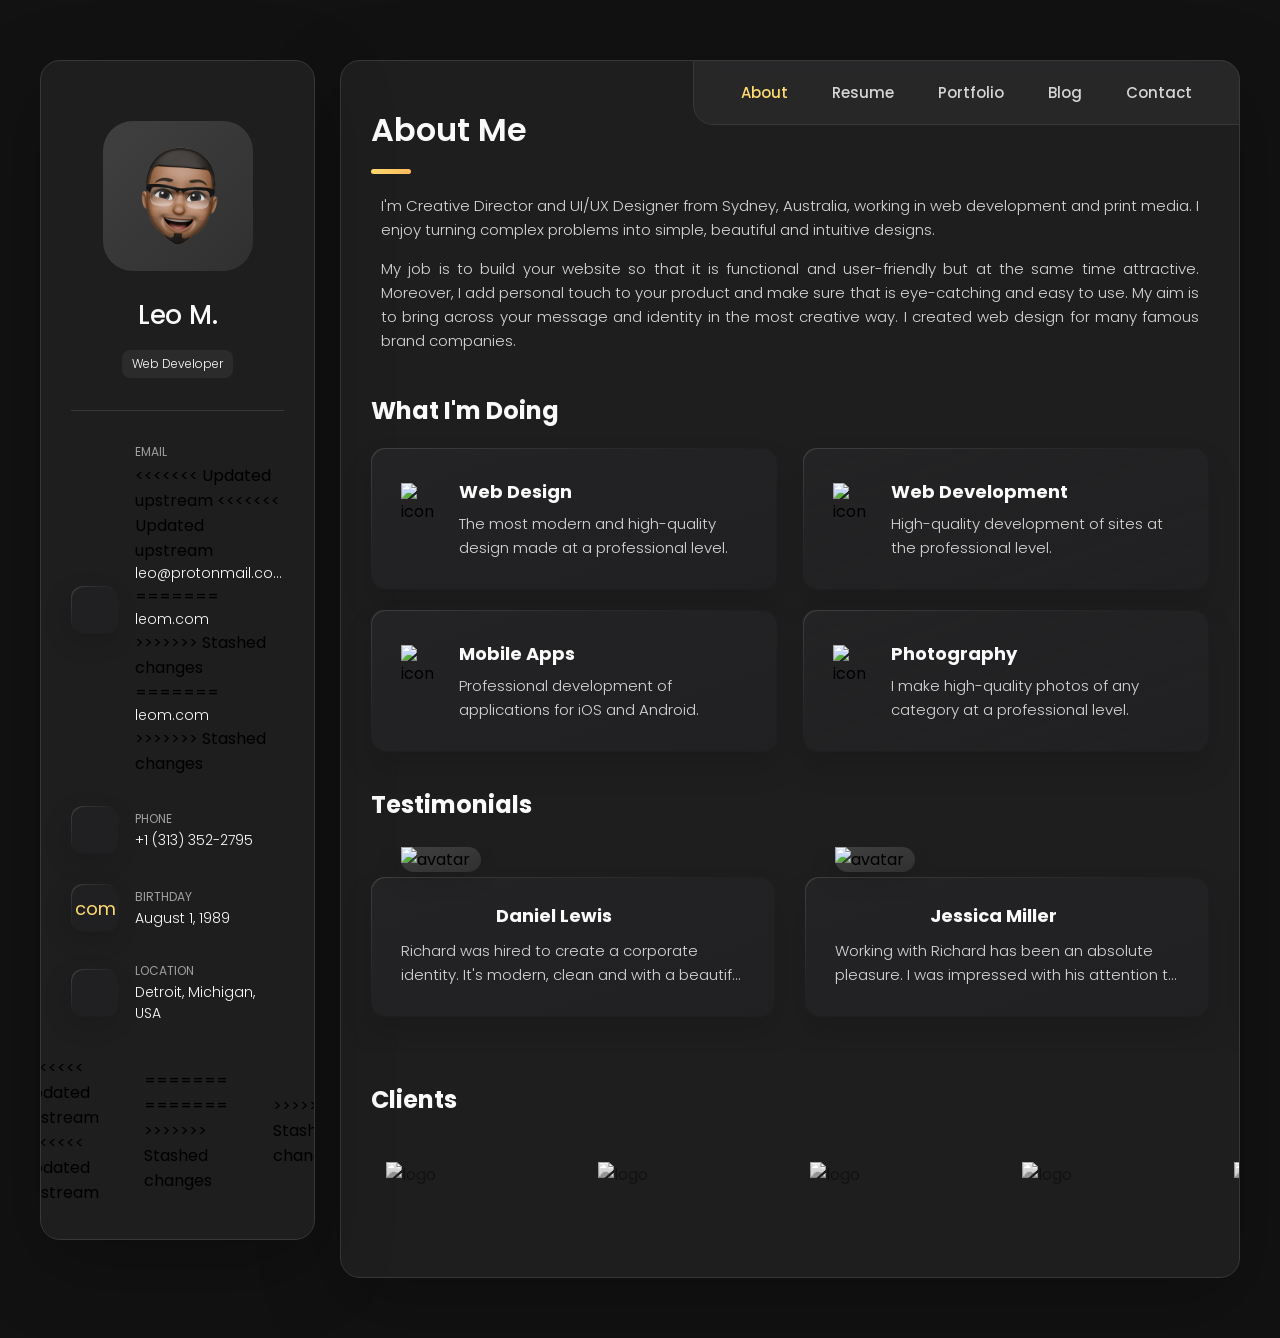
==== commit b55fc7d2: "Updated index.html" ====
--- a/index.html
+++ b/index.html
@@ -40,10 +40,14 @@
                             <p class="contact-title">Email</p>
 
 <<<<<<< Updated upstream
+<<<<<<< Updated upstream
                             <a href="mailto:leo@proton." class="contact-link">leo@protonmail.com</a>
 =======
                             <a href="mailto:leo@proton.me" class="contact-link">leom.com</a>
 >>>>>>> Stashed changes
+=======
+                            <a href="mailto:leo@proton.me" class="contact-link">leom.com</a>
+>>>>>>> Stashed changes
                         </div>
                     </li>
 
@@ -88,9 +92,12 @@
 
                 <ul class="social-list">
 <<<<<<< Updated upstream
+<<<<<<< Updated upstream
                   <li class="social-item"><a href="https://github.com/theNomadicEnby"><i class="devicon-github-original"></i></a></li>
                   <li class="social-item"><a href="https://www.linkedin.com/in/lemorris11/"><i class="devicon-linkedin-plain"></i></a></li>
 =======
+=======
+>>>>>>> Stashed changes
                   <li class="social-item"><i class="devicon-github-original"></a></i></li>  
                   <li class="social-item"><i class="devicon-linkedin-plain"><a href="https://www.linkedin.com/in/lemorris11/"></a></i></li>
 >>>>>>> Stashed changes
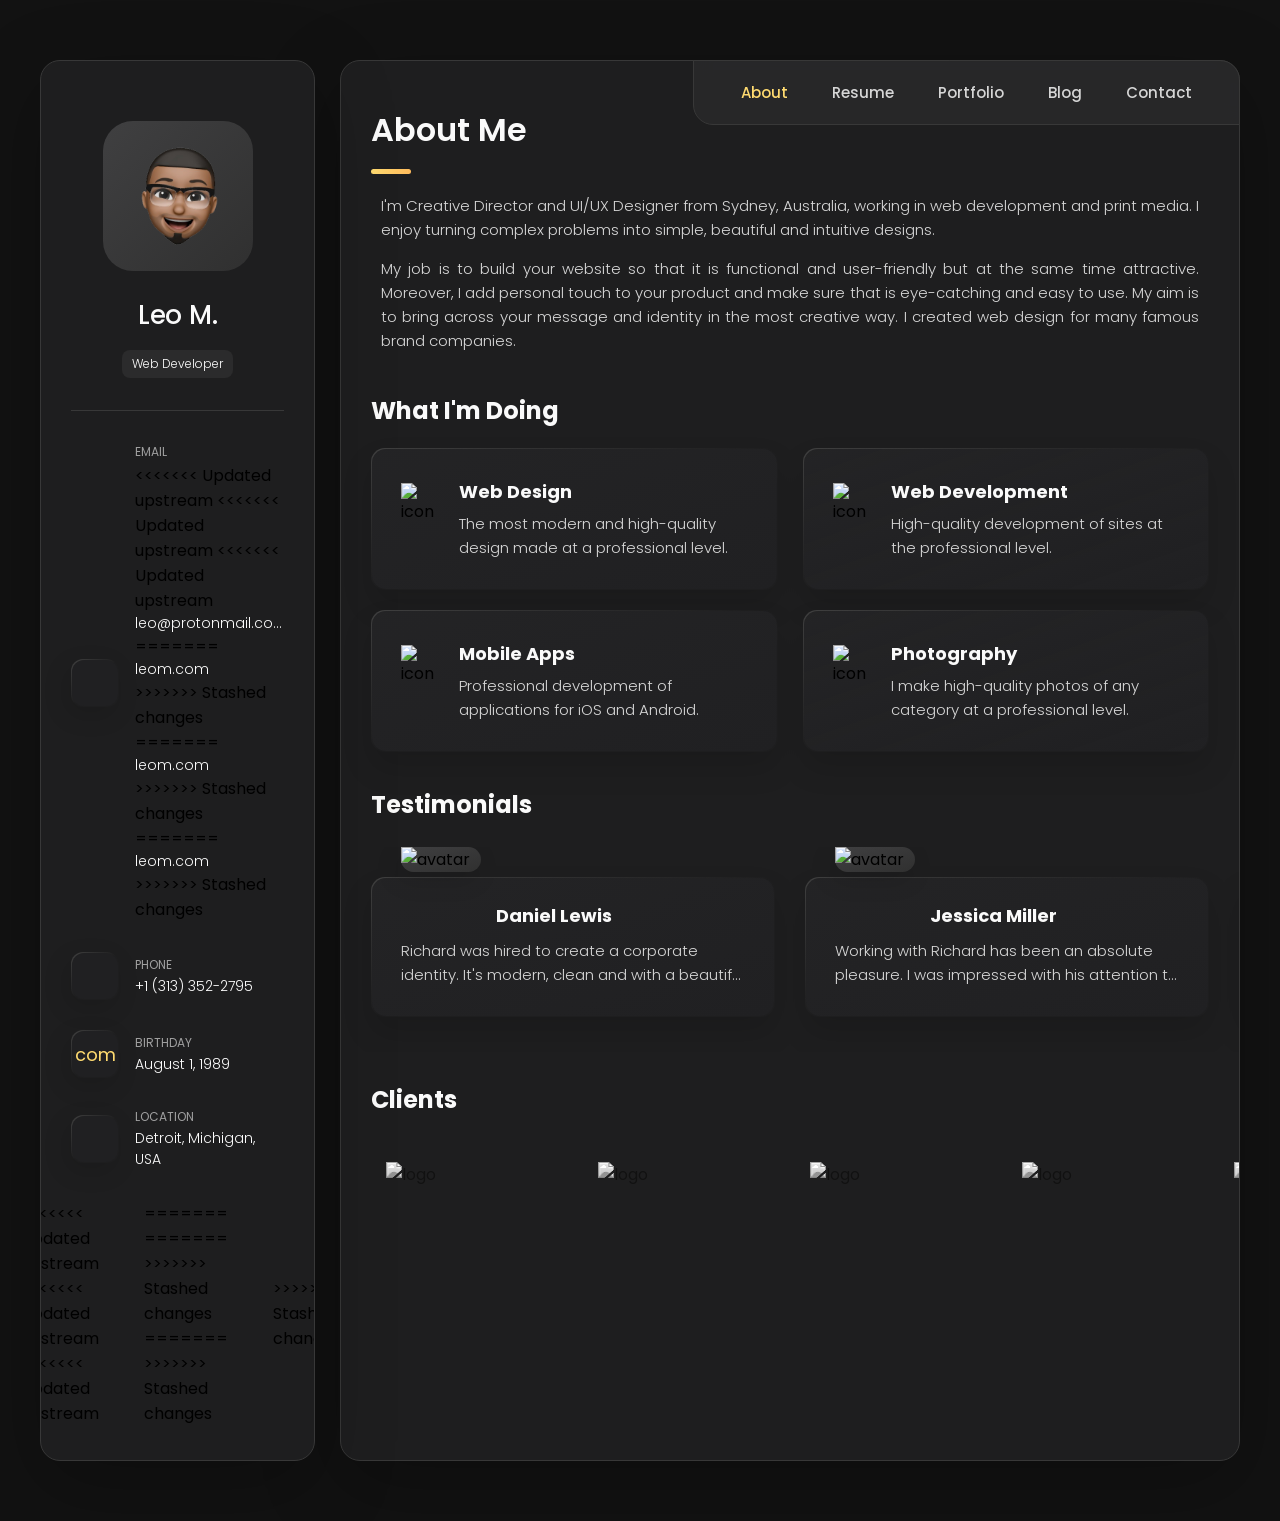
==== commit 8b1e1be4: "Added changes to index.html" ====
--- a/index.html
+++ b/index.html
@@ -41,6 +41,7 @@
 
 <<<<<<< Updated upstream
 <<<<<<< Updated upstream
+<<<<<<< Updated upstream
                             <a href="mailto:leo@proton." class="contact-link">leo@protonmail.com</a>
 =======
                             <a href="mailto:leo@proton.me" class="contact-link">leom.com</a>
@@ -48,6 +49,9 @@
 =======
                             <a href="mailto:leo@proton.me" class="contact-link">leom.com</a>
 >>>>>>> Stashed changes
+=======
+                            <a href="mailto:leo@proton.me" class="contact-link">leom.com</a>
+>>>>>>> Stashed changes
                         </div>
                     </li>
 
@@ -91,11 +95,14 @@
                 <div class="separator"></div>
 
                 <ul class="social-list">
+<<<<<<< Updated upstream
 <<<<<<< Updated upstream
 <<<<<<< Updated upstream
                   <li class="social-item"><a href="https://github.com/theNomadicEnby"><i class="devicon-github-original"></i></a></li>
                   <li class="social-item"><a href="https://www.linkedin.com/in/lemorris11/"><i class="devicon-linkedin-plain"></i></a></li>
 =======
+=======
+>>>>>>> Stashed changes
 =======
 >>>>>>> Stashed changes
                   <li class="social-item"><i class="devicon-github-original"></a></i></li>  
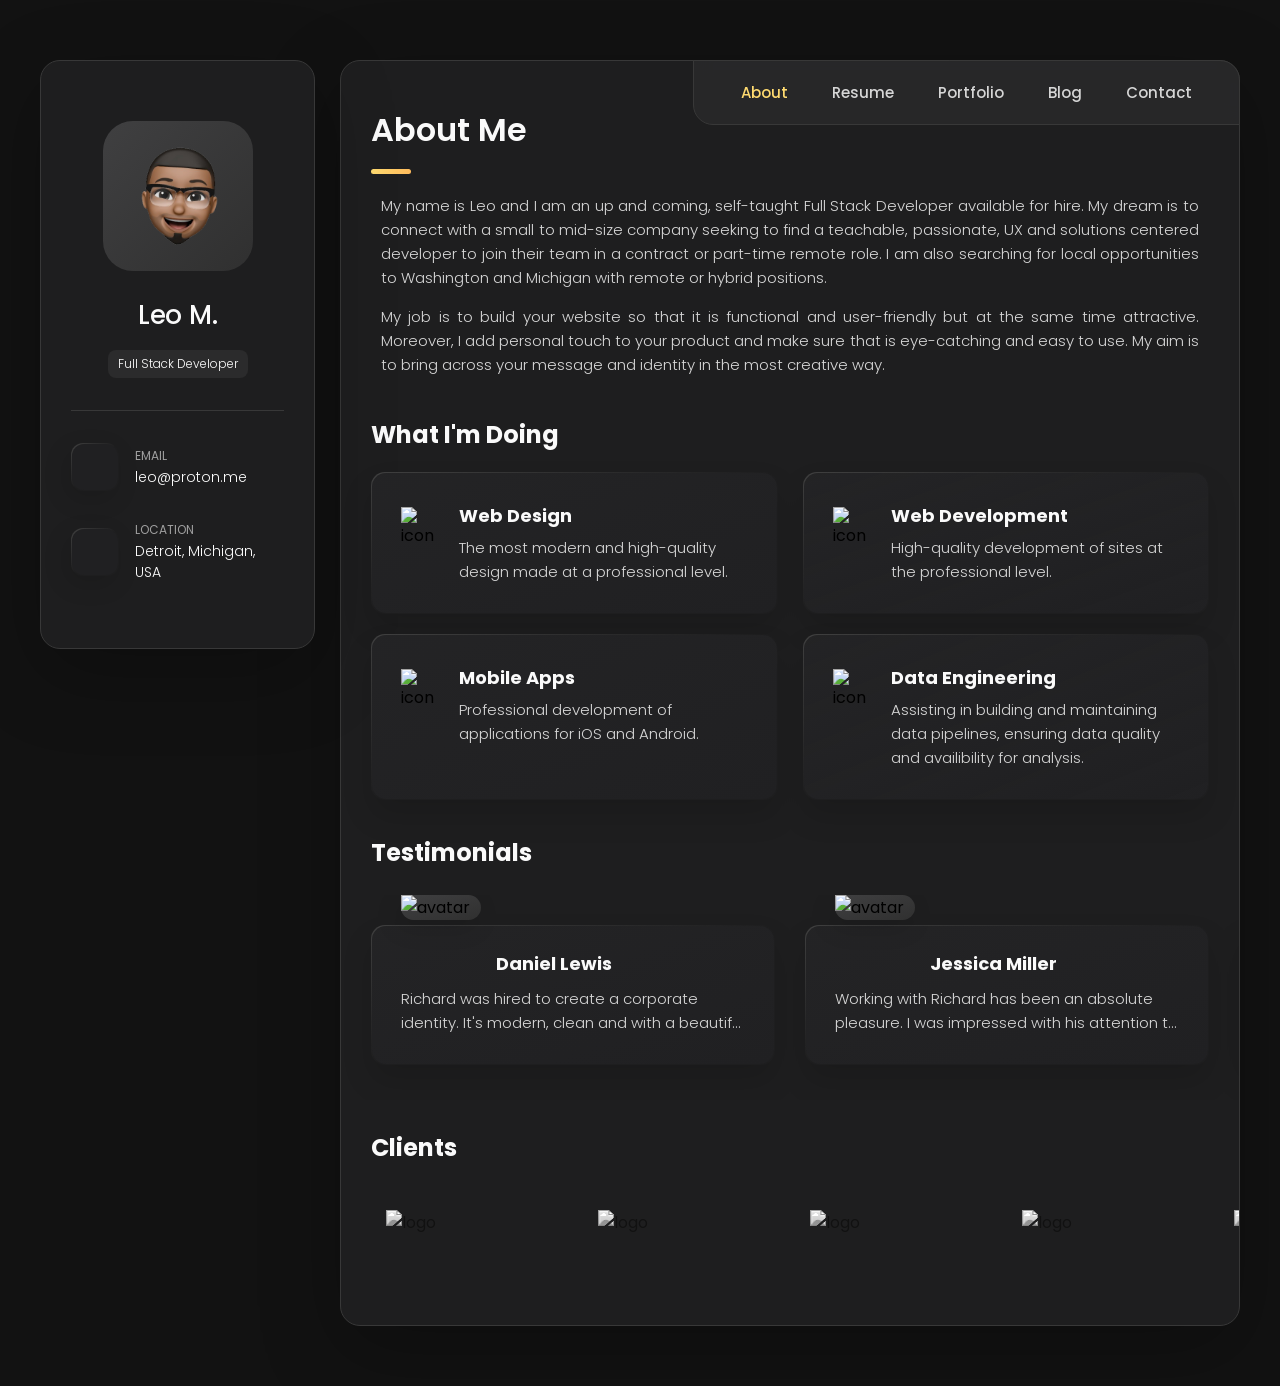
==== commit f9cde82f: "Updated index.html and added linked html pages." ====
--- a/index.html
+++ b/index.html
@@ -3,9 +3,8 @@
 <head>
     <meta charset="UTF-8">
     <meta name="viewport" content="width=device-width, initial-scale=1.0">
-    <title>Personal Portfolio</title>
+    <title>Home | Leo M.</title>
     <link rel="stylesheet" href="style.css">
-    <link rel="stylesheet" type='text/css' href="https://cdn.jsdelivr.net/gh/devicons/devicon@latest/devicon.min.css"/> 
     <link rel="shortcut icon" href="assets/images/favicon.png" type="image/x-icon">
 </head>
 <body>
@@ -18,7 +17,7 @@
 
                 <div class="info-content">
                     <h1 class="name" title="Leo M">Leo M.</h1>
-                    <p class="title">Web Developer</p>
+                    <p class="title">Full Stack Developer</p>
                 </div>
 
                 <button class="info-more-btn" data-sidebar-btn>
@@ -39,43 +38,8 @@
                         <div class="contact-info">
                             <p class="contact-title">Email</p>
 
-<<<<<<< Updated upstream
-<<<<<<< Updated upstream
-<<<<<<< Updated upstream
-                            <a href="mailto:leo@proton." class="contact-link">leo@protonmail.com</a>
-=======
-                            <a href="mailto:leo@proton.me" class="contact-link">leom.com</a>
->>>>>>> Stashed changes
-=======
-                            <a href="mailto:leo@proton.me" class="contact-link">leom.com</a>
->>>>>>> Stashed changes
-=======
-                            <a href="mailto:leo@proton.me" class="contact-link">leom.com</a>
->>>>>>> Stashed changes
-                        </div>
-                    </li>
-
-                    <li class="contact-item">
-                        <div class="icon-box">
-                            <ion-icon name="phone-portrait-outline"></ion-icon>
-                        </div>
-
-                        <div class="contact-info">
-                            <p class="contact-title">Phone</p>
-
-                            <a href="tel:+13133522795" class="contact-link">+1 (313) 352-2795</a>
-                        </div>
-                    </li>
-
-                    <li class="contact-item">
-                        <div class="icon-box">
-                            <ion-icon name="calendar-outline"></ion-icon>
-com                        </div>
-
-                        <div class="contact-info">
-                            <p class="contact-title">Birthday</p>
-
-                            <time datetime="1989-08-01">August 1, 1989</time>
+                            <a href="mailto:leo@proton.me" class="contact-link">leo@proton.me</a>
+
                         </div>
                     </li>
 
@@ -95,19 +59,10 @@
                 <div class="separator"></div>
 
                 <ul class="social-list">
-<<<<<<< Updated upstream
-<<<<<<< Updated upstream
-<<<<<<< Updated upstream
-                  <li class="social-item"><a href="https://github.com/theNomadicEnby"><i class="devicon-github-original"></i></a></li>
-                  <li class="social-item"><a href="https://www.linkedin.com/in/lemorris11/"><i class="devicon-linkedin-plain"></i></a></li>
-=======
-=======
->>>>>>> Stashed changes
-=======
->>>>>>> Stashed changes
-                  <li class="social-item"><i class="devicon-github-original"></a></i></li>  
-                  <li class="social-item"><i class="devicon-linkedin-plain"><a href="https://www.linkedin.com/in/lemorris11/"></a></i></li>
->>>>>>> Stashed changes
+
+                  <li class="social-item"><a href="https://github.com/theNomadicEnby" class="social-link"><ion-icon name="logo-github"></ion-icon></a></li>
+                  <li class="social-item"><a href="https://www.linkedin.com/in/lemorris11/" class="social-link"><ion-icon name="logo-linkedin"></ion-icon></a></li>
+
                 </ul>
             </div>
         </aside>
@@ -115,11 +70,11 @@
         <div class="main-content">
             <nav class="navbar">
                 <ul class="navbar-list">
-                    <li class="navbar-item"><button class="navbar-link active" data-nav-link>About</button></li>
-                    <li class="navbar-item"><button class="navbar-link" data-nav-link>Resume</button></li>
-                    <li class="navbar-item"><button class="navbar-link" data-nav-link>Portfolio</button></li>
-                    <li class="navbar-item"><button class="navbar-link" data-nav-link>Blog</button></li>
-                    <li class="navbar-item"><button class="navbar-link" data-nav-link>Contact</button></li>
+                    <li class="navbar-item"><a href="index.html"><button class="navbar-link active" data-nav-link>About</button></a></li>
+                    <li class="navbar-item"><a href="resume.html"><button class="navbar-link" data-nav-link>Resume</button></a></li>
+                    <li class="navbar-item"><a href="portfolio.html"><button class="navbar-link" data-nav-link>Portfolio</button></a></li>
+                    <li class="navbar-item"><a href="blog.html"><button class="navbar-link" data-nav-link>Blog</button></a></li>
+                    <li class="navbar-item"><a href="contact.html"><button class="navbar-link" data-nav-link>Contact</button></a></li>
                 </ul>
             </nav>
 
@@ -129,8 +84,8 @@
                 </header>
 
                 <section class="about-text">
-                    <p>I'm Creative Director and UI/UX Designer from Sydney, Australia, working in web development and print media. I enjoy turning complex problems into simple, beautiful and intuitive designs.</p>
-                    <p>My job is to build your website so that it is functional and user-friendly but at the same time attractive. Moreover, I add personal touch to your product and make sure that is eye-catching and easy to use. My aim is to bring across your message and identity in the most creative way. I created web design for many famous brand companies.</p>
+                    <p>My name is Leo and I am an up and coming, self-taught Full Stack Developer available for hire. My dream is to connect with a small to mid-size company seeking to find a teachable, passionate, UX and solutions centered developer to join their team in a contract or part-time remote role. I am also searching for local opportunities to Washington and Michigan with remote or hybrid positions.</p>
+                    <p>My job is to build your website so that it is functional and user-friendly but at the same time attractive. Moreover, I add personal touch to your product and make sure that is eye-catching and easy to use. My aim is to bring across your message and identity in the most creative way.</p>
                 </section>
 
                 <section class="service">
@@ -170,14 +125,15 @@
                             </div>
                         </li>
 
-                        <li class="service-item">
-                            <div class="service-icon-box">
-                                <img src="https://i.postimg.cc/0NL8zHpx/icon-photo.png" alt="icon" width="40">
-                            </div>
-
-                            <div class="service-content-box">
-                                <h4 class="h4 service-item-title">Photography</h4>
-                                <p class="service-item-text">I make high-quality photos of any category at a professional level.</p>
+                        <!--Need to make following PNG same color as preceding ones-->
+                        <li class="service-item">
+                            <div class="service-icon-box">
+                                <img src="https://img.icons8.com/?&id=123374&format=png" alt="icon" width="40">
+                            </div>
+
+                            <div class="service-content-box">
+                                <h4 class="h4 service-item-title">Data Engineering</h4>
+                                <p class="service-item-text">Assisting in building and maintaining data pipelines, ensuring data quality and availibility for analysis.</p>
                             </div>
                         </li>
                     </ul>
@@ -299,438 +255,6 @@
                         </li>
                     </ul>
                 </section>
-
-            </article>
-            
-            <article class="resume " data-page="resume">
-                <header>
-                    <h2 class="h2 article-title">Resume</h2>
-                </header>
-
-                <section class="timeline">
-                    <div class="title-wrapper">
-                        <div class="icon-box"><ion-icon name="book-outline"></ion-icon></div>
-
-                        <h3 class="h3">Education</h3>
-                    </div>
-
-                    <ol class="timeline-list">
-                        <li class="timeline-item">
-                            <h4 class="h4 timeline-item-title">University school of the arts</h4>
-                            <span>2008 - 2010</span>
-                            <p class="timeline-text">There I learnt a wide range of topics that are essential to understanding both the theory and practical aspects of computing. This involves programming fundamentals, computer architecture, operating systems, databases, software engineering, problem solving, collaboration and communication soft skills.</p>
-                        </li>
-
-                        <li class="timeline-item">
-                            <h4 class="h4 timeline-item-title">New York Academy of Art</h4>
-                            <span>2006 - 2007</span>
-                            <p class="timeline-text">I chose my master degree in technology. There I deepened my knowledge, enhanced my skills in the area and learnt how to increase my career prospects in a competitive job market.</p>
-                        </li>
-                    </ol>
-                </section>
-
-                <section class="timeline">
-                    <div class="title-wrapper">
-                        <div class="icon-box"><ion-icon name="book-outline"></ion-icon></div>
-
-                        <h3 class="h3">Experience</h3>
-                    </div>
-
-                    <ol class="timeline-list">
-                        <li class="timeline-item">
-                            <h4 class="h4 timeline-item-title">Creative director</h4>
-                            <span>2015 - Present</span>
-                            <p class="timeline-text">I can develop and oversee creative concepts for projects and campaigns managing a team of designers, writers, and other creative professionals.</p>
-                        </li>
-
-                        <li class="timeline-item">
-                            <h4 class="h4 timeline-item-title">Art director</h4>
-                            <span>2013 - 2015</span>
-                            <p class="timeline-text">I create and develop visual concepts that align with the project's goals and objectives, supervising the design process and managing timelines and budgets for design projects.</p>
-                        </li>
-
-                        <li class="timeline-item">
-                            <h4 class="h4 timeline-item-title">Web designer</h4>
-                            <span>2010 - 2013</span>
-                            <p class="timeline-text">I create logos, color schemes and typography for a brand's identity. Also I develop graphics for websites, social media and digital ads with applications that enhance user experience.</p>
-                        </li>
-                    </ol>
-                </section>
-
-                <section class="skill">
-                    <h3 class="h3 skills-title">My Skills</h3>
-
-                    <ul class="skills-list content-card">
-                        <li class="skills-item">
-                            <div class="title-wrapper">
-                                <h5 class="h5">Web Design</h5>
-                                <data value="80">80%</data>
-                            </div>
-
-                            <div class="skills-progress-bg">
-                                <div class="skills-progress-fill" style="width: 80%;"></div>
-                            </div>
-                        </li>
-
-                        <li class="skills-item">
-                            <div class="title-wrapper">
-                                <h5 class="h5">Graphic Design</h5>
-                                <data value="70">70%</data>
-                            </div>
-
-                            <div class="skills-progress-bg">
-                                <div class="skills-progress-fill" style="width: 70%;"></div>
-                            </div>
-                        </li>
-
-                        <li class="skills-item">
-                            <div class="title-wrapper">
-                                <h5 class="h5">Branding</h5>
-                                <data value="90">90%</data>
-                            </div>
-
-                            <div class="skills-progress-bg">
-                                <div class="skills-progress-fill" style="width: 90%;"></div>
-                            </div>
-                        </li>
-
-                        <li class="skills-item">
-                            <div class="title-wrapper">
-                                <h5 class="h5">WordPress</h5>
-                                <data value="50">50%</data>
-                            </div>
-
-                            <div class="skills-progress-bg">
-                                <div class="skills-progress-fill" style="width: 50%;"></div>
-                            </div>
-                        </li>
-                    </ul>
-                </section>
-            </article>
-
-            <article class="portfolio " data-page="portfolio">
-                <header>
-                    <h2 class="h2 article-title">Portfolio</h2>
-                </header>
-
-                <section class="projects">
-                    <ul class="filter-list">
-                        <li class="filter-item"><button class="active" data-filter-btn>All</button></li>
-                        <li class="filter-item"><button data-filter-btn>Web Design</button></li>
-                        <li class="filter-item"><button data-filter-btn>Applications</button></li>
-                        <li class="filter-item"><button data-filter-btn>Web Development</button></li>
-                    </ul>
-
-                    <div class="filter-select-box">
-                        <button class="filter-select " data-select>
-                            <div class="select-value" data-select-value>Select Category</div>
-
-                            <div class="select-icon">
-                                <ion-icon name="chevron-down"></ion-icon>
-                            </div>
-                        </button>
-
-                        <ul class="select-list">
-                            <li class="select-item"><button data-select-item>All</button></li>
-                            <li class="select-item"><button data-select-item>Web Design</button></li>
-                            <li class="select-item"><button data-select-item>Applications</button></li>
-                            <li class="select-item"><button data-select-item>Web Development</button></li>
-                        </ul>
-                    </div>
-
-                    <ul class="project-list">
-                        <li class="project-item active" data-filter-item data-category="web development">
-                            <a href="#">
-                                <figure class="project-img">
-                                    <div class="project-item-icon-box">
-                                        <ion-icon name="eye-outline"></ion-icon>
-                                    </div>
-
-                                    <img src="https://i.postimg.cc/qRHpHMyd/project-1.jpg" alt="finance" loading="lazy">
-                                </figure>
-
-                                <h3 class="project-title">Finance</h3>
-                                <p class="project-category">Web Development</p>
-                            </a>
-                        </li>
-
-                        <li class="project-item active" data-filter-item data-category="web development">
-                            <a href="#">
-                                <figure class="project-img">
-                                    <div class="project-item-icon-box">
-                                        <ion-icon name="eye-outline"></ion-icon>
-                                    </div>
-
-                                    <img src="https://i.postimg.cc/bNrcM2Wt/project-2.png" alt="orizon" loading="lazy">
-                                </figure>
-
-                                <h3 class="project-title">Orizon</h3>
-                                <p class="project-category">Web Development</p>
-                            </a>
-                        </li>
-
-                        <li class="project-item active" data-filter-item data-category="web design">
-                            <a href="#">
-                                <figure class="project-img">
-                                    <div class="project-item-icon-box">
-                                        <ion-icon name="eye-outline"></ion-icon>
-                                    </div>
-
-                                    <img src="https://i.postimg.cc/jSJVqYsq/project-3.jpg" alt="fundo" loading="lazy">
-                                </figure>
-
-                                <h3 class="project-title">Fundo</h3>
-                                <p class="project-category">Web Design</p>
-                            </a>
-                        </li>
-
-                        <li class="project-item active" data-filter-item data-category="applications">
-                            <a href="#">
-                                <figure class="project-img">
-                                    <div class="project-item-icon-box">
-                                        <ion-icon name="eye-outline"></ion-icon>
-                                    </div>
-
-                                    <img src="https://i.postimg.cc/dtpXxNGb/project-4.png" alt="brawlhalla" loading="lazy">
-                                </figure>
-
-                                <h3 class="project-title">Brawlhalla</h3>
-                                <p class="project-category">Applications</p>
-                            </a>
-                        </li>
-
-                        <li class="project-item active" data-filter-item data-category="web design">
-                            <a href="#">
-                                <figure class="project-img">
-                                    <div class="project-item-icon-box">
-                                        <ion-icon name="eye-outline"></ion-icon>
-                                    </div>
-
-                                    <img src="https://i.postimg.cc/43T0JKLw/project-5.png" alt="dsm." loading="lazy">
-                                </figure>
-
-                                <h3 class="project-title">DSM.</h3>
-                                <p class="project-category">Web Design</p>
-                            </a>
-                        </li>
-
-                        <li class="project-item active" data-filter-item data-category="web design">
-                            <a href="#">
-                                <figure class="project-img">
-                                    <div class="project-item-icon-box">
-                                        <ion-icon name="eye-outline"></ion-icon>
-                                    </div>
-
-                                    <img src="https://i.postimg.cc/qR1DX1kZ/project-6.png" alt="metaspark" loading="lazy">
-                                </figure>
-
-                                <h3 class="project-title">Metaspark</h3>
-                                <p class="project-category">Web Design</p>
-                            </a>
-                        </li>
-
-                        <li class="project-item active" data-filter-item data-category="web development">
-                            <a href="#">
-                                <figure class="project-img">
-                                    <div class="project-item-icon-box">
-                                        <ion-icon name="eye-outline"></ion-icon>
-                                    </div>
-
-                                    <img src="https://i.postimg.cc/Kj4q9tjc/project-7.png" alt="summary" loading="lazy">
-                                </figure>
-
-                                <h3 class="project-title">Summary</h3>
-                                <p class="project-category">Web Development</p>
-                            </a>
-                        </li>
-
-                        <li class="project-item active" data-filter-item data-category="applications">
-                            <a href="#">
-                                <figure class="project-img">
-                                    <div class="project-item-icon-box">
-                                        <ion-icon name="eye-outline"></ion-icon>
-                                    </div>
-
-                                    <img src="https://i.postimg.cc/rw2j4B1w/project-8.jpg" alt="task manager" loading="lazy">
-                                </figure>
-
-                                <h3 class="project-title">Task Manager</h3>
-                                <p class="project-category">Applications</p>
-                            </a>
-                        </li>
-
-                        <li class="project-item active" data-filter-item data-category="web development">
-                            <a href="#">
-                                <figure class="project-img">
-                                    <div class="project-item-icon-box">
-                                        <ion-icon name="eye-outline"></ion-icon>
-                                    </div>
-
-                                    <img src="https://i.postimg.cc/7LxNsSQv/project-9.png" alt="arrival" loading="lazy">
-                                </figure>
-
-                                <h3 class="project-title">Arrival</h3>
-                                <p class="project-category">Web Development</p>
-                            </a>
-                        </li>
-                    </ul>
-                </section>
-            </article>
-
-            <article class="blog " data-page="blog">
-                <header>
-                    <h2 class="h2 article-title">Blog</h2>
-                </header>
-
-                <section class="blog-posts">
-                    <ul class="blog-posts-list">
-                        <li class="blog-post-item">
-                            <a href="#">
-                                    <figure class="blog-banner-box">
-                                        <img src="https://i.postimg.cc/DysCZrWs/blog-1.jpg" alt="Design conferences in 2024" loading="lazy">
-                                    </figure>
-
-                                <div class="blog-content">
-                                    <div class="blog-meta">
-                                        <p class="blog-category">Design</p>
-                                        <span class="dot"></span>
-                                        <time datetime="2024-02-23">Feb 23, 2024</time>
-                                    </div>
-
-                                    <h3 class="h3 blog-item-title">Design conferences in 2024</h3>
-                                    <p class="blog-text">In 2024, several exciting design conferences are set to take place, offering opportunities for professionals and enthusiasts to connect, learn, and share innovative ideas.</p>
-                                </div>
-                            </a>
-                        </li>
-
-                        <li class="blog-post-item">
-                            <a href="#">
-                                <figure class="blog-banner-box">
-                                    <img src="https://i.postimg.cc/QC7qFDMs/blog-2.jpg" alt="Best fonts every designer" loading="lazy">
-                                </figure>
-
-
-                                <div class="blog-content">
-                                    <div class="blog-meta">
-                                        <p class="blog-category">Design</p>
-                                        <span class="dot"></span>
-                                        <time datetime="2024-01-29">Jan 29, 2024</time>
-                                    </div>
-
-                                    <h3 class="h3 blog-item-title">Best fonts every designer</h3>
-                                    <p class="blog-text">When it comes to typography, choosing the right font is essential for effective design. In this article, I'll bring a brief overview of some of the best fonts that every designer should consider incorporating into their toolkit.</p>
-                                </div>
-                            </a>
-                        </li>
-
-                        <li class="blog-post-item">
-                            <a href="#">
-                                <figure class="blog-banner-box">
-                                    <img src="https://i.postimg.cc/W1T71QcL/blog-3.jpg" alt="Design digest #80" loading="lazy">
-                                </figure>
-
-                                <div class="blog-content">
-                                    <div class="blog-meta">
-                                        <p class="blog-category">Design</p>
-                                        <span class="dot"></span>
-                                        <time datetime="2023-12-20">Dec 20, 2023</time>
-                                    </div>
-
-                                    <h3 class="h3 blog-item-title">Design digest #80</h3>
-                                    <p class="blog-text">Hello, my friends. In this Design Digest, I'll show you a curated collection of the latest trends, insights, and innovations in the design world. This edition highlights key themes and discussions that are shaping the future of design.</p>
-                                </div>
-                            </a>
-                        </li>
-
-                        <li class="blog-post-item">
-                            <a href="#">
-                                <figure class="blog-banner-box">
-                                    <img src="https://i.postimg.cc/2S0n8yxh/blog-4.jpg" alt="2023 UI interactions" loading="lazy">
-                                </figure>
-
-                                <div class="blog-content">
-                                    <div class="blog-meta">
-                                        <p class="blog-category">Design</p>
-                                        <span class="dot"></span>
-                                        <time datetime="2023-11-29">Nov 29, 2023</time>
-                                    </div>
-
-                                    <h3 class="h3 blog-item-title">2023 UI interactions</h3>
-                                    <p class="blog-text">As we move into 2024, 2023 was marked by the rapidly evolution of the landscape of UI interactions, driven by advancements in technology and user expectations. Dive with me in this text to see the main areas changed in this year.</p>
-                                </div>
-                            </a>
-                        </li>
-
-                        <li class="blog-post-item">
-                            <a href="#">
-                                <figure class="blog-banner-box">
-                                    <img src="https://i.postimg.cc/YCCmVkw9/blog-5.jpg" alt="The forgotten art of spacing" loading="lazy">
-                                </figure>
-
-                                <div class="blog-content">
-                                    <div class="blog-meta">
-                                        <p class="blog-category">Design</p>
-                                        <span class="dot"></span>
-                                        <time datetime="2023-11-12">Nov 12, 2023</time>
-                                    </div>
-
-                                    <h3 class="h3 blog-item-title">The forgotten art of spacing</h3>
-                                    <p class="blog-text">In the realm of design, spacing is often an overlooked yet crucial element that can significantly impact the overall aesthetic and functionality of a composition. This post will emphasize the importance of white space, margins, and padding in creating visually appealing and effective designs.</p>
-                                </div>
-                            </a>
-                        </li>
-
-                        <li class="blog-post-item">
-                            <a href="#">
-                                <figure class="blog-banner-box">
-                                    <img src="https://i.postimg.cc/zBCBvP16/blog-6.jpg" alt="Design digest #79" loading="lazy">
-                                </figure>
-
-                                <div class="blog-content">
-                                    <div class="blog-meta">
-                                        <p class="blog-category">Design</p>
-                                        <span class="dot"></span>
-                                        <time datetime="2023-10-20">Oct 20, 2023</time>
-                                    </div>
-
-                                    <h3 class="h3 blog-item-title">Design digest #79</h3>
-                                    <p class="blog-text">Hi, my friends. In this Design Digest I'll focus in the tools and resources that we use daily in our projects. Also, I'll include examples of software recommendations, online courses, and design communities that foster collaboration and learning.</p>
-                                </div>
-                            </a>
-                        </li>
-                    </ul>
-                </section>
-            </article>
-
-            <article class="contact " data-page="contact">
-                <header>
-                    <h2 class="h2 article-title">Contact</h2>
-                </header>
-
-                <section class="mapbox" data-mapbox>
-                    <figure>
-                        <iframe src="https://www.google.com/maps/embed?pb=!1m18!1m12!1m3!1d199666.5651251294!2d-121.58334177520186!3d38.56165006739519!2m3!1f0!2f0!3f0!3m2!1i1024!2i768!4f13.1!3m3!1m2!1s0x809ac672b28397f9%3A0x921f6aaa74197fdb!2sSacramento%2C%20CA%2C%20USA!5e0!3m2!1sen!2sbd!4v1647608789441!5m2!1sen!2sbd"
-                         width="400" height="300" loading="lazy"></iframe>
-                    </figure>
-                </section>
-
-                <section class="contact-form">
-                    <h3 class="h3 form-title">Contact Form</h3>
-
-                    <form action="#" class="form" data-form>
-                        <div class="input-wrapper">
-                            <input type="text" name="fullname" class="form-input" placeholder="Full name" required data-form-input>
-                            <input type="email" name="email" class="form-input" placeholder="Email Address" required data-form-input>
-                        </div>
-
-                        <textarea name="message" class="form-input" placeholder="Your Message" required data-form-input=""></textarea>
-
-                        <button class="form-btn" type="submit" disabled data-form-btn>
-                            <ion-icon name="paper-plane"></ion-icon>
-                            <span>Send Message</span>
-                        </button>
-                    </form>
-                </section>
             </article>
         </div>
     </main>
--- a/style.css
+++ b/style.css
@@ -337,12 +337,12 @@
     padding-left: 7px;
 }
 
-.social-item .devicon-github-original .devicon-linkedin-plain {
+.social-item .social-link {
     color: var(--light-gray70);
     font-size: 18px;
 }
 
-    .social-item .devicon-github-original .devicon-linkedin-plain:hover { color: var(--light-gray); }
+    .social-item .social-link:hover { color: var(--light-gray); }
 
 /*NAVBAR*/
 
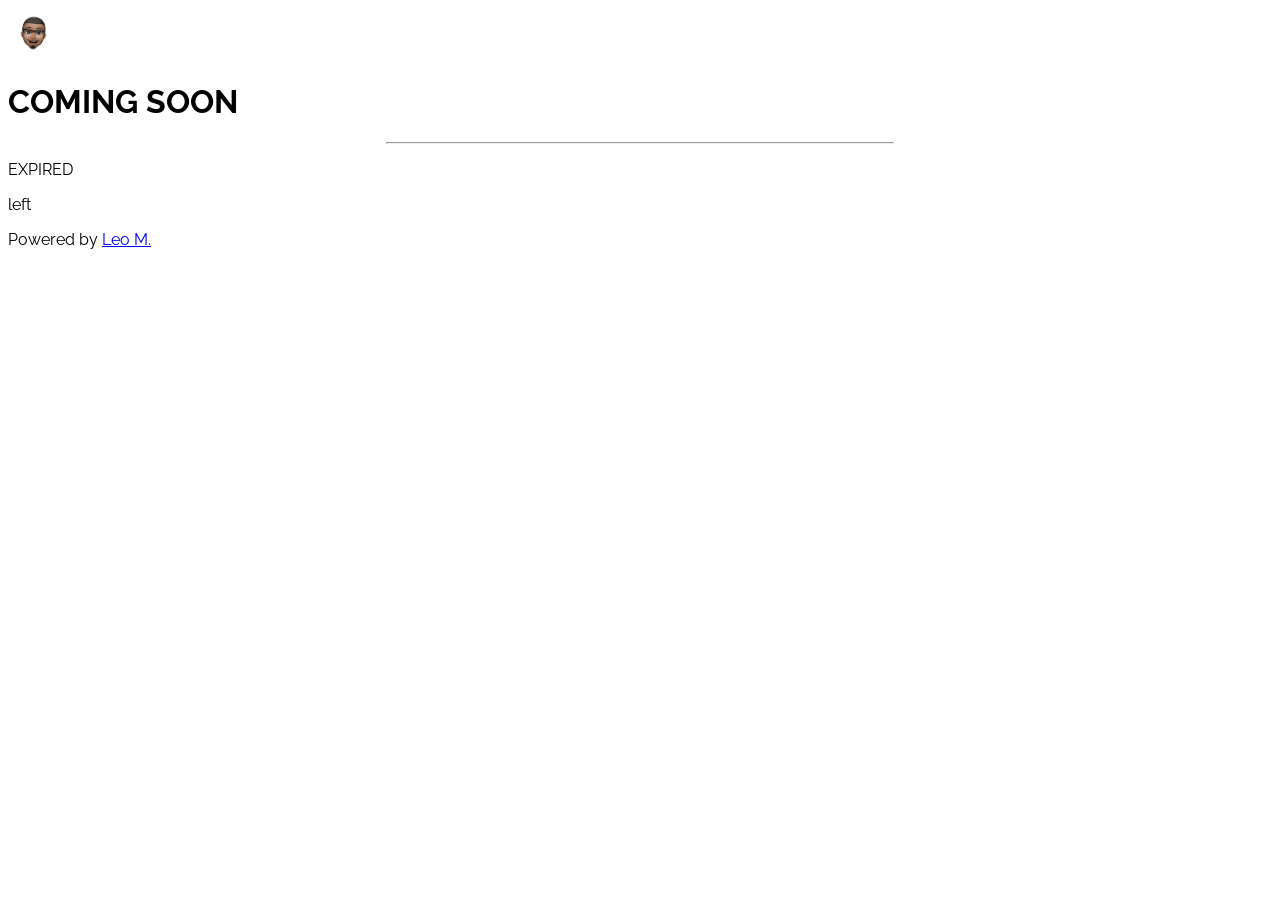
==== commit 9b79ecae: "updated index.html and deleted multipage theme" ====
--- a/index.html
+++ b/index.html
@@ -1,267 +1,73 @@
 <!DOCTYPE html>
-<html lang="en">
+<html>
 <head>
-    <meta charset="UTF-8">
-    <meta name="viewport" content="width=device-width, initial-scale=1.0">
-    <title>Home | Leo M.</title>
-    <link rel="stylesheet" href="style.css">
-    <link rel="shortcut icon" href="assets/images/favicon.png" type="image/x-icon">
+<title>Portfolio | Leo M. | COMING SOON</title>
+<meta charset="UTF-8">
+<meta name="viewport" content="width=device-width, initial-scale=1">
+<link rel="stylesheet" href="https://fonts.googleapis.com/css?family=Raleway">
+<link rel="stylesheet" href="https://www.w3schools.com/w3css/5/w3.css">
+
+<style>
+    body,h1 {font-family: "Raleway", sans-serif}
+    body, html {height: 100%}
+    .bgimg {
+      background-image: url('https://www.w3schools.com/w3images/forestbridge.jpg');
+      min-height: 100%;
+      background-position: center;
+      background-size: cover;
+    }
+    </style>
 </head>
 <body>
-    <main>
-        <aside class="sidebar " data-sidebar>
-            <div class="sidebar-info">
-                <figure class="avatar-box">
-                    <img src="assets/images/memoji.png" alt="avatar" width="80">
-                </figure>
 
-                <div class="info-content">
-                    <h1 class="name" title="Leo M">Leo M.</h1>
-                    <p class="title">Full Stack Developer</p>
-                </div>
+<!-- <script src="custom.js"></script> -->
 
-                <button class="info-more-btn" data-sidebar-btn>
-                    <span>Show Contacts</span>
-                    <ion-icon name="chevron-down"></ion-icon>
-                </button>
-            </div>
 
-            <div class="sidebar-info-more">
-                <div class="separator"></div>
+<div class="bgimg w3-display-container w3-animate-opacity w3-text-white">
+  <div class="w3-display-topleft w3-padding-large w3-xlarge">
+    <img src="/assets/images/memoji.png" width="50" height="50">
+  </div>
+  <div class="w3-display-middle">
+    <h1 class="w3-jumbo w3-animate-top">COMING SOON</h1>
+    <hr class="w3-border-grey" style="margin:auto;width:40%">
+    <p class="w3-large w3-center" id="demo">
 
-                <ul class="contacts-list">
-                    <li class="contact-item">
-                        <div class="icon-box">
-                            <ion-icon name="mail-outline"></ion-icon>
-                        </div>
+    <script>
+    // Set the date we're counting down to
+    var countDownDate = new Date("Jun 21, 2025 7:00:00").getTime();
+    
+    // Update the count down every 1 second
+    var x = setInterval(function() {
+    
+      // Get today's date and time
+      var now = new Date().getTime();
+        
+      // Find the distance between now and the count down date
+      var distance = countDownDate - now;
+        
+      // Time calculations for days, hours, minutes and seconds
+      var days = Math.floor(distance / (1000 * 60 * 60 * 24));
+      var hours = Math.floor((distance % (1000 * 60 * 60 * 24)) / (1000 * 60 * 60));
+      var minutes = Math.floor((distance % (1000 * 60 * 60)) / (1000 * 60));
+      var seconds = Math.floor((distance % (1000 * 60)) / 1000);
+        
+      // Output the result in an element with id="demo"
+      document.getElementById("demo").innerHTML = days + "d " + hours + "h "
+      + minutes + "m " + seconds + "s ";
+        
+      // If the count down is over, write some text 
+      if (distance < 0) {
+        clearInterval(x);
+        document.getElementById("demo").innerHTML = "EXPIRED";
+      }
+    }, 1000);
+    </script>
+    <p class="w3-large w3-center">left</p></p>
+  </div>
+  <div class="w3-display-bottomleft w3-padding-large">
+    Powered by <a href="https://www.linkedin.com/in/lemorris11/" target="_blank">Leo M.</a>
+  </div>
+</div>
 
-                        <div class="contact-info">
-                            <p class="contact-title">Email</p>
-
-                            <a href="mailto:leo@proton.me" class="contact-link">leo@proton.me</a>
-
-                        </div>
-                    </li>
-
-                    <li class="contact-item">
-                        <div class="icon-box">
-                            <ion-icon name="location-outline"></ion-icon>
-                        </div>
-
-                        <div class="contact-info">
-                            <p class="contact-title">Location</p>
-
-                            <address>Detroit, Michigan, USA</address>
-                        </div>
-                    </li>
-                </ul>
-
-                <div class="separator"></div>
-
-                <ul class="social-list">
-
-                  <li class="social-item"><a href="https://github.com/theNomadicEnby" class="social-link"><ion-icon name="logo-github"></ion-icon></a></li>
-                  <li class="social-item"><a href="https://www.linkedin.com/in/lemorris11/" class="social-link"><ion-icon name="logo-linkedin"></ion-icon></a></li>
-
-                </ul>
-            </div>
-        </aside>
-
-        <div class="main-content">
-            <nav class="navbar">
-                <ul class="navbar-list">
-                    <li class="navbar-item"><a href="index.html"><button class="navbar-link active" data-nav-link>About</button></a></li>
-                    <li class="navbar-item"><a href="resume.html"><button class="navbar-link" data-nav-link>Resume</button></a></li>
-                    <li class="navbar-item"><a href="portfolio.html"><button class="navbar-link" data-nav-link>Portfolio</button></a></li>
-                    <li class="navbar-item"><a href="blog.html"><button class="navbar-link" data-nav-link>Blog</button></a></li>
-                    <li class="navbar-item"><a href="contact.html"><button class="navbar-link" data-nav-link>Contact</button></a></li>
-                </ul>
-            </nav>
-
-            <article class="about active" data-page="about">
-                <header>
-                    <h2 class="h2 article-title">About me</h2>
-                </header>
-
-                <section class="about-text">
-                    <p>My name is Leo and I am an up and coming, self-taught Full Stack Developer available for hire. My dream is to connect with a small to mid-size company seeking to find a teachable, passionate, UX and solutions centered developer to join their team in a contract or part-time remote role. I am also searching for local opportunities to Washington and Michigan with remote or hybrid positions.</p>
-                    <p>My job is to build your website so that it is functional and user-friendly but at the same time attractive. Moreover, I add personal touch to your product and make sure that is eye-catching and easy to use. My aim is to bring across your message and identity in the most creative way.</p>
-                </section>
-
-                <section class="service">
-                    <h3 class="h3 service-title">What I'm doing</h3>
-
-                    <ul class="service-list">
-                        <li class="service-item">
-                            <div class="service-icon-box">
-                                <img src="https://i.postimg.cc/4389jZkP/icon-design.png" alt="icon" width="40">
-                            </div>
-
-                            <div class="service-content-box">
-                                <h4 class="h4 service-item-title">Web Design</h4>
-                                <p class="service-item-text">The most modern and high-quality design made at a professional level.</p>
-                            </div>
-                        </li>
-
-                        <li class="service-item">
-                            <div class="service-icon-box">
-                                <img src="https://i.postimg.cc/ZqgqrqzG/icon-dev.png" alt="icon" width="40">
-                            </div>
-
-                            <div class="service-content-box">
-                                <h4 class="h4 service-item-title">Web development</h4>
-                                <p class="service-item-text">High-quality development of sites at the professional level.</p>
-                            </div>
-                        </li>
-
-                        <li class="service-item">
-                            <div class="service-icon-box">
-                                <img src="https://i.postimg.cc/xjLdzYxZ/icon-app.png" alt="icon" width="40">
-                            </div>
-
-                            <div class="service-content-box">
-                                <h4 class="h4 service-item-title">Mobile apps</h4>
-                                <p class="service-item-text">Professional development of applications for iOS and Android.</p>
-                            </div>
-                        </li>
-
-                        <!--Need to make following PNG same color as preceding ones-->
-                        <li class="service-item">
-                            <div class="service-icon-box">
-                                <img src="https://img.icons8.com/?&id=123374&format=png" alt="icon" width="40">
-                            </div>
-
-                            <div class="service-content-box">
-                                <h4 class="h4 service-item-title">Data Engineering</h4>
-                                <p class="service-item-text">Assisting in building and maintaining data pipelines, ensuring data quality and availibility for analysis.</p>
-                            </div>
-                        </li>
-                    </ul>
-                </section>
-
-                <section class="testimonials">
-                    <h3 class="h3 testimonials-title">Testimonials</h3>
-
-                    <ul class="testimonials-list has-scrollbar">
-                        <li class="testimonials-item">
-                            <div class="content-card" data-testimonials-item>
-                                <figure class="testimonials-avatar-box">
-                                    <img src="https://i.postimg.cc/zGDHfn3G/avatar-1.png" alt="avatar" data-testimonials-avatar width="60">
-                                </figure>
-
-                                <h4 class="h4 testimonials-item-title" data-testimonials-title>Daniel Lewis</h4>
-
-                                <div class="testimonials-text" data-testimonials-text>
-                                    <p>Richard was hired to create a corporate identity. It's modern, clean and with a beautiful design that got a lot of praises from colleagues and visitors. We were very pleased with the work done. He has a lot of experience and is very concerned about the needs of client.</p>
-                                </div>
-                            </div>
-                        </li>
-
-                        <li class="testimonials-item">
-                            <div class="content-card" data-testimonials-item>
-                                <figure class="testimonials-avatar-box">
-                                    <img src="https://i.postimg.cc/DwY0yHtx/avatar-2.png" alt="avatar" data-testimonials-avatar width="60">
-                                </figure>
-
-                                <h4 class="h4 testimonials-item-title" data-testimonials-title>Jessica Miller</h4>
-
-                                <div class="testimonials-text" data-testimonials-text>
-                                    <p>Working with Richard has been an absolute pleasure. I was impressed with his attention to detail, his web design skills and his professional approach to our timelines and processes.</p>
-                                </div>
-                            </div>
-                        </li>
-
-                        <li class="testimonials-item">
-                            <div class="content-card" data-testimonials-item>
-                                <figure class="testimonials-avatar-box">
-                                    <img src="https://i.postimg.cc/fRFWhX9F/avatar-3.png" alt="avatar" data-testimonials-avatar width="60">
-                                </figure>
-
-                                <h4 class="h4 testimonials-item-title" data-testimonials-title>Emily Evans</h4>
-
-                                <div class="testimonials-text" data-testimonials-text>
-                                    <p>I couldn't be happier with the website that Richard created for us. His attention to detail and creativity is unmatched. Our clients frequently compliment the design, and it has significantly improved our brand image.</p>
-                                </div>
-                            </div>
-                        </li>
-
-                        <li class="testimonials-item">
-                            <div class="content-card" data-testimonials-item>
-                                <figure class="testimonials-avatar-box">
-                                    <img src="https://i.postimg.cc/zXv1Xv81/avatar-4.png" alt="avatar" data-testimonials-avatar width="60">
-                                </figure>
-
-                                <h4 class="h4 testimonials-item-title" data-testimonials-title>Henry Williams</h4>
-
-                                <div class="testimonials-text" data-testimonials-text>
-                                    <p>I was overwhelmed with the thought of redesigning my online store, but Richard made the process seamless. The site is not only visually appealing but also optimized for conversions. I've seen a 50% increase in traffic since the launch!</p>
-                                </div>
-                            </div>
-                        </li>
-                    </ul>
-                </section>
-
-                <div class="modal-container " data-modal-container>
-                    <div class="overlay " data-overlay></div>
-
-                    <section class="testimonials-modal">
-                        <button class="modal-close-btn" data-modal-close-btn><ion-icon name="close-outline"></ion-icon></button>
-
-                        <div class="modal-img-wrapper">
-                            <figure class="modal-avatar-box">
-                                <img src="https://i.postimg.cc/zGDHfn3G/avatar-1.png" alt="Daniel Lewis" width="80" data-modal-img>
-                            </figure>
-
-                            <img src="https://i.postimg.cc/mZ00RwX7/icon-quote.png" alt="quote icon">
-                        </div>
-
-                        <div class="modal-content">
-                            <h4 class="h3 modal-title" data-modal-title>Daniel Lewis</h4>
-                            <time datetime="2023-06-14">14 June, 2023</time>
-
-                            <div class="modal-text" data-modal-text>
-                                <p>Richard was hired to create a corporate identity. It's modern, clean and with a beautiful design that got a lot of praises from colleagues and visitors. We were very pleased with the work done. He has a lot of experience and is very concerned about the needs of client.</p>
-                            </div>
-                        </div>
-                    </section>
-                </div>
-
-                <section class="clients">
-                    <h3 class="h3 clients-title">Clients</h3>
-
-                    <ul class="clients-list has-scrollbar">
-                        <li class="clients-item">
-                            <a href="#"><img src="https://i.postimg.cc/YqfKyG66/logo-1-color.png" alt="logo"></a>
-                        </li>
-
-                        <li class="clients-item">
-                            <a href="#"><img src="https://i.postimg.cc/fWm6JtgG/logo-2-color.png" alt="logo"></a>
-                        </li>
-
-                        <li class="clients-item">
-                            <a href="#"><img src="https://i.postimg.cc/Bb07xpwd/logo-3-color.png" alt="logo"></a>
-                        </li>
-
-                        <li class="clients-item">
-                            <a href="#"><img src="https://i.postimg.cc/hv1yMmkh/logo-4-color.png" alt="logo"></a>
-                        </li>
-
-                        <li class="clients-item">
-                            <a href="#"><img src="https://i.postimg.cc/ry1P86Dc/logo-5-color.png" alt="logo"></a>
-                        </li>
-
-                        <li class="clients-item">
-                            <a href="#"><img src="https://i.postimg.cc/SsWDN8NV/logo-6-color.png" alt="logo"></a>
-                        </li>
-                    </ul>
-                </section>
-            </article>
-        </div>
-    </main>
-
-    <script src="main.js"></script>
-
-    <script type="module" src="https://unpkg.com/ionicons@7.1.0/dist/ionicons/ionicons.esm.js"></script>
-    <script nomodule src="https://unpkg.com/ionicons@7.1.0/dist/ionicons/ionicons.js"></script>
 </body>
 </html>
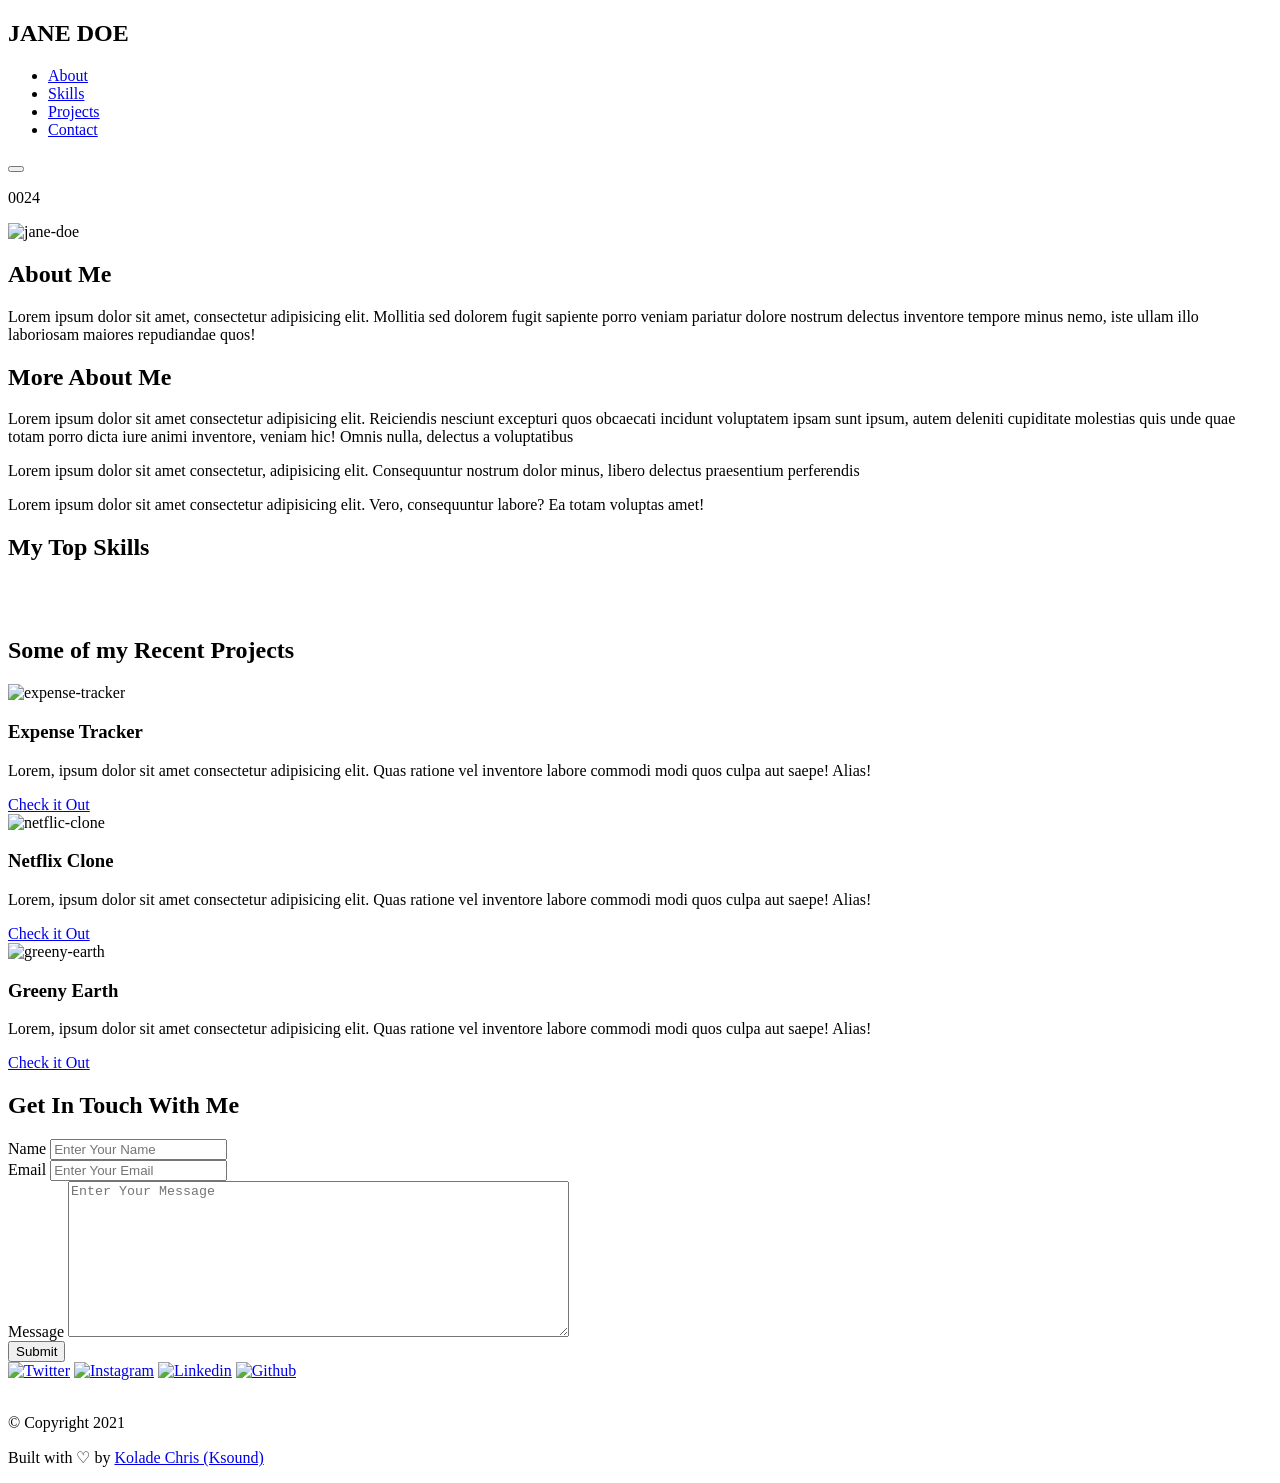
==== commit 32af3b51: "Create index.html for portfolio website Initial HTML structure for personal portfolio website." ====
--- a/index.html
+++ b/index.html
@@ -1,73 +1,300 @@
 <!DOCTYPE html>
-<html>
-<head>
-<title>Portfolio | Leo M. | COMING SOON</title>
-<meta charset="UTF-8">
-<meta name="viewport" content="width=device-width, initial-scale=1">
-<link rel="stylesheet" href="https://fonts.googleapis.com/css?family=Raleway">
-<link rel="stylesheet" href="https://www.w3schools.com/w3css/5/w3.css">
-
-<style>
-    body,h1 {font-family: "Raleway", sans-serif}
-    body, html {height: 100%}
-    .bgimg {
-      background-image: url('https://www.w3schools.com/w3images/forestbridge.jpg');
-      min-height: 100%;
-      background-position: center;
-      background-size: cover;
-    }
-    </style>
-</head>
-<body>
-
-<!-- <script src="custom.js"></script> -->
-
-
-<div class="bgimg w3-display-container w3-animate-opacity w3-text-white">
-  <div class="w3-display-topleft w3-padding-large w3-xlarge">
-    <img src="/assets/images/memoji.png" width="50" height="50">
-  </div>
-  <div class="w3-display-middle">
-    <h1 class="w3-jumbo w3-animate-top">COMING SOON</h1>
-    <hr class="w3-border-grey" style="margin:auto;width:40%">
-    <p class="w3-large w3-center" id="demo">
-
-    <script>
-    // Set the date we're counting down to
-    var countDownDate = new Date("Jun 21, 2025 7:00:00").getTime();
+<html lang="en">
+  <head>
+    <meta charset="UTF-8" />
+    <meta http-equiv="X-UA-Compatible" content="IE=edge" />
+    <meta name="viewport" content="width=device-width, initial-scale=1.0" />
+
+    <!--CSS Styles -->
+    <link rel="stylesheet" href="assets/css/styles.css" />
+
+    <!-- Favicons -->
+    <link
+      rel="apple-touch-icon"
+      sizes="180x180"
+      href="assets/icons/apple-touch-icon.png"
+    />
+    <link
+      rel="icon"
+      type="image/png"
+      sizes="32x32"
+      href="assets/icons/favicon-32x32.png"
+    />
+
+    <!-- Animate CSS CDN -->
+    <link
+      rel="stylesheet"
+      href="https://cdnjs.cloudflare.com/ajax/libs/animate.css/4.1.1/animate.min.css"
+    />
+    <title>Jane Doe | Web Developer</title>
+  </head>
+
+  <body>
+    <!-- Navbar -->
+    <nav>
+      <h1>JANE DOE</h1>
+      <ul class="navigation">
+        <li><a href="#about" class="nav-link">About</a></li>
+        <li><a href="#skills" class="nav-link">Skills</a></li>
+        <li><a href="#projects" class="nav-link">Projects</a></li>
+        <li><a href="#contact" class="nav-link">Contact</a></li>
+      </ul>
+      <button class="burger-menu" id="burger-menu">
+        <ion-icon class="bars" name="menu-outline"></ion-icon>
+        <!-- <ion-icon class="times" name="close-outline"></ion-icon> -->
+      </button>
+    </nav>
     
-    // Update the count down every 1 second
-    var x = setInterval(function() {
-    
-      // Get today's date and time
-      var now = new Date().getTime();
-        
-      // Find the distance between now and the count down date
-      var distance = countDownDate - now;
-        
-      // Time calculations for days, hours, minutes and seconds
-      var days = Math.floor(distance / (1000 * 60 * 60 * 24));
-      var hours = Math.floor((distance % (1000 * 60 * 60 * 24)) / (1000 * 60 * 60));
-      var minutes = Math.floor((distance % (1000 * 60 * 60)) / (1000 * 60));
-      var seconds = Math.floor((distance % (1000 * 60)) / 1000);
-        
-      // Output the result in an element with id="demo"
-      document.getElementById("demo").innerHTML = days + "d " + hours + "h "
-      + minutes + "m " + seconds + "s ";
-        
-      // If the count down is over, write some text 
-      if (distance < 0) {
-        clearInterval(x);
-        document.getElementById("demo").innerHTML = "EXPIRED";
-      }
-    }, 1000);
-    </script>
-    <p class="w3-large w3-center">left</p></p>
-  </div>
-  <div class="w3-display-bottomleft w3-padding-large">
-    Powered by <a href="https://www.linkedin.com/in/lemorris11/" target="_blank">Leo M.</a>
-  </div>
-</div>
-
-</body>
-</html>+    <p> 0024 </p>
+
+    <!-- Hero Section -->
+    <section class="hero" id="about">
+      <img
+        src="assets/images/wfh_1.svg"
+        alt="jane-doe"
+        loading="lazy"
+        class="hero-img"
+      />
+      <div class="bio animate__animated animate__shakeX">
+        <h2 class="bio-title">About Me</h2>
+        <p class="bio-text">
+          Lorem ipsum dolor sit amet, consectetur adipisicing elit. Mollitia sed
+          dolorem fugit sapiente porro veniam pariatur dolore nostrum delectus
+          inventore tempore minus nemo, iste ullam illo laboriosam maiores
+          repudiandae quos!
+        </p>
+      </div>
+    </section>
+
+    <!-- More about -->
+    <section class="more-about">
+      <h2>More About Me</h2>
+      <p>
+        Lorem ipsum dolor sit amet consectetur adipisicing elit. Reiciendis
+        nesciunt excepturi quos obcaecati incidunt voluptatem ipsam sunt ipsum,
+        autem deleniti cupiditate molestias quis unde quae totam porro dicta
+        iure animi inventore, veniam hic! Omnis nulla, delectus a voluptatibus
+      </p>
+      <p>
+        Lorem ipsum dolor sit amet consectetur, adipisicing elit. Consequuntur
+        nostrum dolor minus, libero delectus praesentium perferendis
+      </p>
+      <p>
+        Lorem ipsum dolor sit amet consectetur adipisicing elit. Vero,
+        consequuntur labore? Ea totam voluptas amet!
+      </p>
+    </section>
+
+    <!-- Skills section -->
+    <section class="skills" id="skills">
+      <h2 class="skill-header">My Top Skills</h2>
+
+      <div class="skills-wrapper">
+        <div class="first-set animate__animated animate__pulse">
+          <img
+            src="assets/icons/icons8-html-5.svg"
+            alt=""
+            loading="lazy"
+            class="icon icon-card"
+          />
+          <img
+            src="assets/icons/icons8-css3.svg"
+            alt=""
+            loading="lazy"
+            class="icon icon-card"
+          />
+          <img
+            src="assets/icons/icons8-javascript.svg"
+            alt=""
+            loading="lazy"
+            class="icon icon-card"
+          />
+        </div>
+
+        <div class="second-set animate__animated animate__pulse">
+          <img
+            src="assets/icons/icons8-bootstrap.svg"
+            alt=""
+            loading="lazy"
+            class="icon icon-card"
+          />
+          <img
+            src="assets/icons/icons8-react-native.svg"
+            alt=""
+            loading="lazy"
+            class="icon icon-card"
+          />
+          <img
+            src="assets/icons/icons8-git.svg"
+            alt=""
+            loading="lazy"
+            class="icon icon-card"
+          />
+        </div>
+      </div>
+    </section>
+
+    <!-- Projects section -->
+    <section class="projects" id="projects">
+      <h2 class="projects-title">Some of my Recent Projects</h2>
+      <div class="projects-container">
+        <div class="project-container project-card">
+          <img
+            src="assets/images/expenseTracker.png"
+            alt="expense-tracker"
+            loading="lazy"
+            class="project-pic"
+          />
+          <h3 class="project-title">Expense Tracker</h3>
+          <p class="project-details">
+            Lorem, ipsum dolor sit amet consectetur adipisicing elit. Quas
+            ratione vel inventore labore commodi modi quos culpa aut saepe!
+            Alias!
+          </p>
+          <a href="#" target="_blank" class="project-link">Check it Out</a>
+        </div>
+        <div class="project-container project-card">
+          <img
+            src="assets/images/netflixClone.png"
+            alt="netflic-clone"
+            loading="lazy"
+            class="project-pic"
+          />
+          <h3 class="project-title">Netflix Clone</h3>
+          <p class="project-details">
+            Lorem, ipsum dolor sit amet consectetur adipisicing elit. Quas
+            ratione vel inventore labore commodi modi quos culpa aut saepe!
+            Alias!
+          </p>
+          <a href="#" target="_blank" class="project-link">Check it Out</a>
+        </div>
+        <div class="project-container project-card">
+          <img
+            src="assets/images/greenyEarth.png"
+            alt="greeny-earth"
+            loading="lazy"
+            class="project-pic"
+          />
+          <h3 class="project-title">Greeny Earth</h3>
+          <p class="project-details">
+            Lorem, ipsum dolor sit amet consectetur adipisicing elit. Quas
+            ratione vel inventore labore commodi modi quos culpa aut saepe!
+            Alias!
+          </p>
+          <a href="#" target="_blank" class="project-link">Check it Out</a>
+        </div>
+      </div>
+    </section>
+
+    <!-- Contact section -->
+    <section class="contact" id="contact">
+      <h2>Get In Touch With Me</h2>
+      <div class="contact-form-container">
+        <div class="contact-form">
+          <form action="https://formspree.io/f/xyylnggw" method="POST">
+            <div class="form-control">
+              <label for="name">Name</label>
+              <input
+                type="text"
+                id="name"
+                name="sender-name"
+                placeholder="Enter Your Name"
+                class="input-field"
+                required
+              />
+            </div>
+            <div class="form-control">
+              <label for="email">Email</label>
+              <input
+                type="email"
+                id="email"
+                name="sender-email"
+                placeholder="Enter Your Email"
+                class="input-field"
+                required
+              />
+            </div>
+            <div class="form-control">
+              <label for="message">Message</label>
+              <textarea
+                id="message"
+                cols="60"
+                rows="10"
+                placeholder="Enter Your Message"
+                name="message"
+                class="input-field"
+                required
+              ></textarea>
+            </div>
+            <input
+              type="submit"
+              value="Submit"
+              id="submit-btn"
+              class="submit-btn"
+            />
+          </form>
+        </div>
+      </div>
+    </section>
+
+    <!-- Social accounts - Fixed to the right -->
+    <div class="socials">
+      <a href="#" target="_blank"
+        ><img
+          src="assets/icons/icons8-twitter-circled.gif"
+          alt="Twitter"
+          loading="lazy"
+          class="socicon"
+      /></a>
+      <a href="#" target="_blank"
+        ><img
+          src="assets/icons/icons8-instagram.gif"
+          alt="Instagram"
+          loading="lazy"
+          class="socicon"
+      /></a>
+      <a href="#" target="_blank"
+        ><img
+          src="assets/icons/icons8-linkedin-circled.gif"
+          alt="Linkedin"
+          loading="lazy"
+          class="socicon"
+      /></a>
+      <a href="#" target="_blank"
+        ><img src="assets/icons/icons8-github.gif" alt="Github" class="socicon"
+      /></a>
+    </div>
+
+    <!-- Scroll to top -->
+    <i class="scroll-up" id="scroll-up"
+      ><img
+        src="assets/icons/icons8-upward-arrow.gif"
+        class="socicon up-arrow"
+        alt=""
+    /></i>
+
+    <!-- Footer section -->
+    <footer>
+      <p class="copy">&copy; Copyright 2021</p>
+      <p class="copy">
+        Built with &#x2661; by
+        <a href="https://twitter.com/Ksound22" target="_blank"
+          >Kolade Chris (Ksound)</a
+        >
+      </p>
+    </footer>
+
+    <!-- Website scripts -->
+    <script src="assets/js/app.js"></script>
+
+    <!-- Ion icons scripts -->
+    <script
+      type="module"
+      src="https://unpkg.com/ionicons@5.5.2/dist/ionicons/ionicons.esm.js"
+    ></script>
+    <script
+      nomodule
+      src="https://unpkg.com/ionicons@5.5.2/dist/ionicons/ionicons.js"
+    ></script>
+  </body>
+</html>
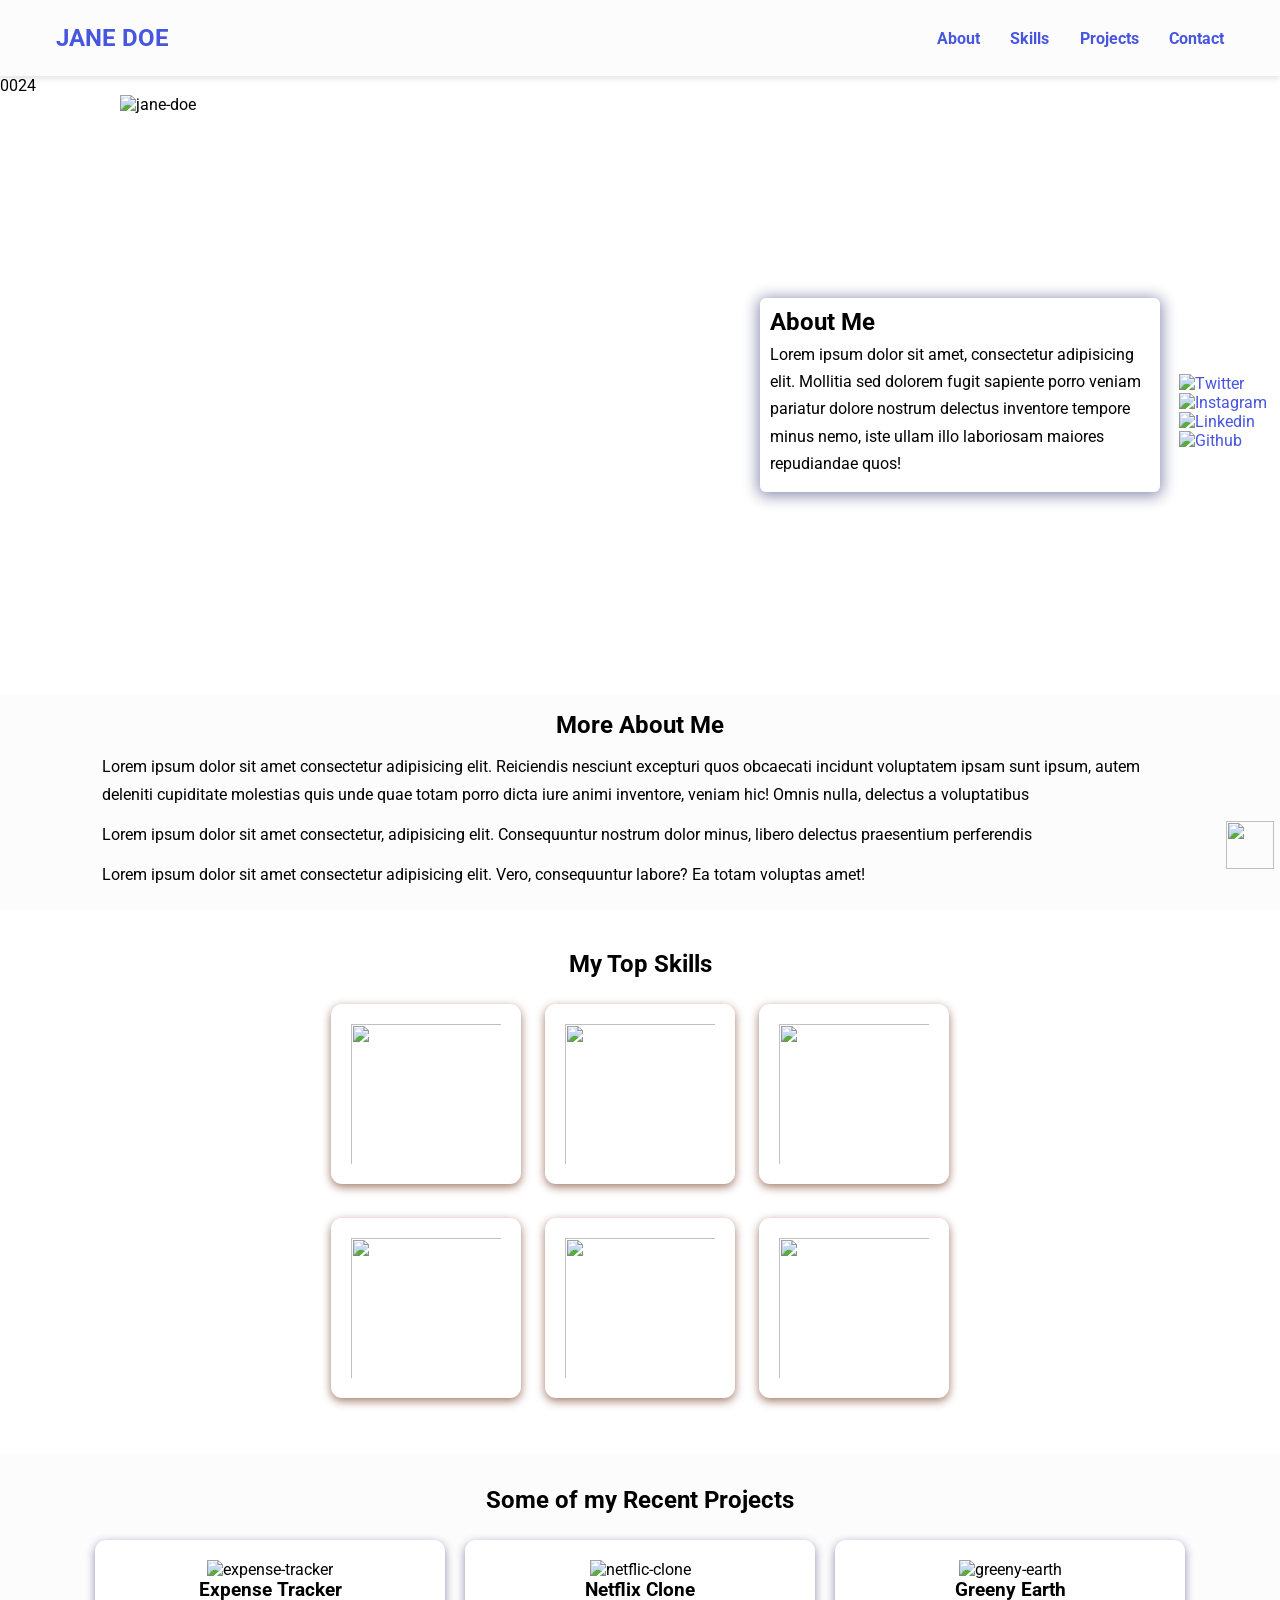
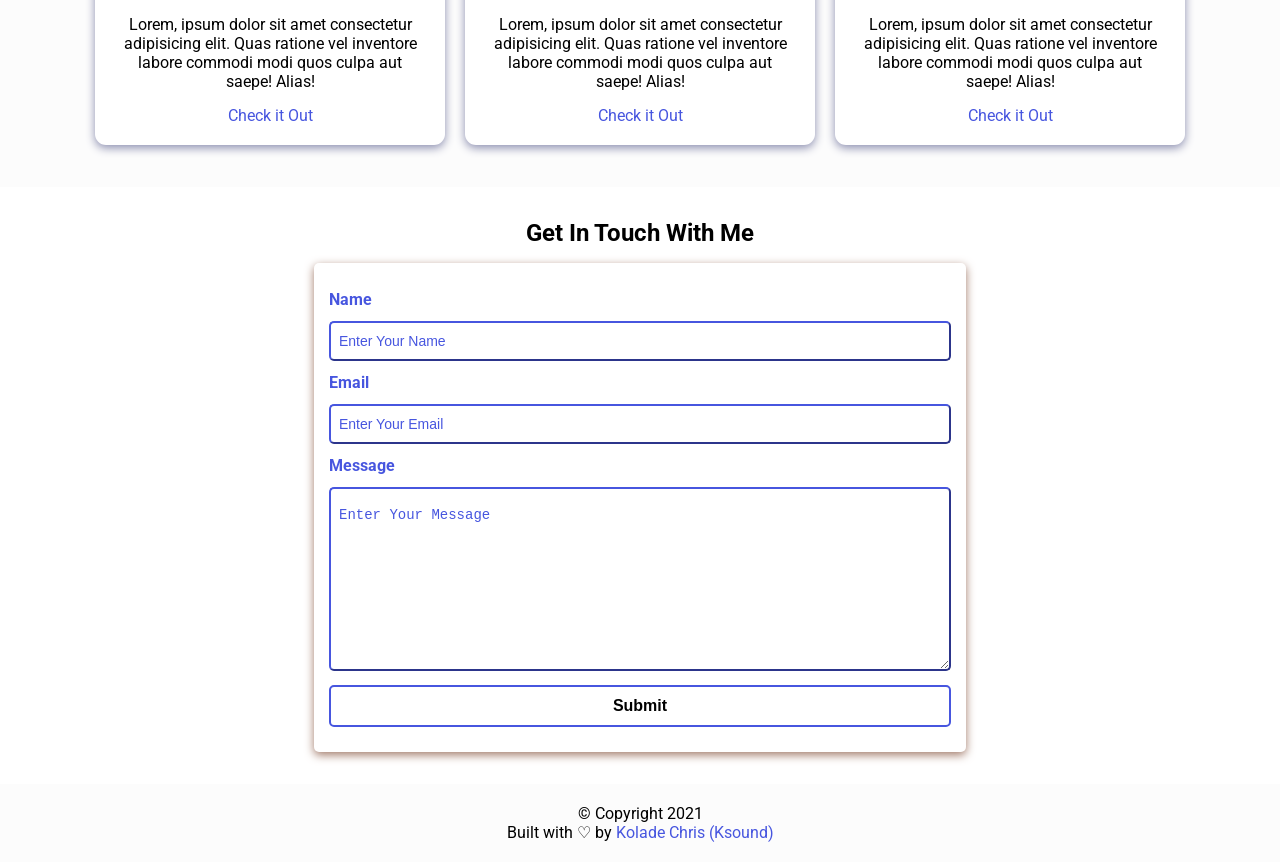
==== commit 8739b8bb: "Update stylesheet and script paths in index.html" ====
--- a/index.html
+++ b/index.html
@@ -6,7 +6,7 @@
     <meta name="viewport" content="width=device-width, initial-scale=1.0" />
 
     <!--CSS Styles -->
-    <link rel="stylesheet" href="assets/css/styles.css" />
+    <link rel="stylesheet" href="css/styles.css" />
 
     <!-- Favicons -->
     <link
@@ -285,7 +285,7 @@
     </footer>
 
     <!-- Website scripts -->
-    <script src="assets/js/app.js"></script>
+    <script src="js/app.js"></script>
 
     <!-- Ion icons scripts -->
     <script
--- a/css/styles.css
+++ b/css/styles.css
@@ -0,0 +1,429 @@
+@import url("https://fonts.googleapis.com/css2?family=Roboto:ital,wght@0,400;0,900;1,700&display=swap");
+
+/* Variables */
+:root {
+  --font-family: "Roboto", sans-serf;
+  --normal-font: 400;
+  --bold-font: 700;
+  --bolder-font: 900;
+  --bg-color: #fcfcfc;
+  --primary-color: #4756df;
+  --secondary-color: #ff7235;
+  --primary-shadow: #8b8eaf;
+  --secondary-shadow: #a17a69;
+  --bottom-margin: 0.5rem;
+  --bottom-margin-2: 1rem;
+  --line-height: 1.7rem;
+  --transition: 0.3s;
+}
+/* Variables end */
+
+html {
+  scroll-behavior: smooth;
+}
+
+/* CSS Resets */
+* {
+  margin: 0;
+  padding: 0;
+  box-sizing: border-box;
+  /* border: 2px solid red; */
+}
+
+ul {
+  list-style-type: none;
+}
+
+a {
+  text-decoration: none;
+  color: var(--primary-color);
+}
+
+a:hover {
+  color: var(--secondary-color);
+}
+
+body {
+  font-family: var(--font-family);
+}
+
+section {
+  /* max-width: 1100px;
+  margin: auto; */
+}
+
+/* CSS Resets end */
+
+/* Navbar */
+nav {
+  position: sticky;
+  top: 0;
+  left: 0;
+  z-index: 1;
+  display: flex;
+  align-items: center;
+  justify-content: space-between;
+  padding: 1.5rem 3.5rem;
+  background-color: var(--bg-color);
+  box-shadow: 0 3px 5px rgba(0, 0, 0, 0.1);
+}
+
+nav h1 {
+  color: var(--primary-color);
+}
+
+nav a {
+  color: var(--primary-color);
+  transition: var(--transition);
+}
+nav a:hover {
+  color: var(--secondary-color);
+  border-bottom: 2px solid var(--secondary-color);
+}
+
+nav ul {
+  display: flex;
+  gap: 1.9rem;
+}
+
+nav ul li {
+  font-weight: var(--bold-font);
+}
+
+.burger-menu {
+  color: var(--primary-color);
+  font-size: 2rem;
+  border: 0;
+  background-color: transparent;
+  cursor: pointer;
+  display: none;
+}
+/* Navbar ends */
+
+/* Hero section */
+.hero {
+  display: flex;
+  align-items: center;
+  justify-content: center;
+  gap: 2.5rem;
+  max-width: 68.75rem;
+  margin: auto;
+}
+
+.hero img {
+  height: 37.5rem;
+  width: 37.5rem;
+}
+
+.bio {
+  width: 25rem;
+  padding: 0.625rem;
+  border-radius: 6px;
+  box-shadow: 0px 2px 15px 2px var(--primary-shadow);
+}
+
+.bio h1 {
+  margin-bottom: var(--bottom-margin);
+}
+
+.bio p {
+  line-height: var(--line-height);
+  padding: 0.3rem 0;
+}
+/* Hero section ends */
+
+/* More about */
+.more-about {
+  background-color: var(--bg-color);
+  padding: 1rem 6rem;
+}
+
+.more-about h2 {
+  margin-bottom: var(--bottom-margin);
+  text-align: center;
+}
+
+.more-about p {
+  line-height: var(--line-height);
+  padding: 0.4rem;
+}
+/* More about ends */
+
+/* Skills section */
+.skills {
+  max-width: 68.75rem;
+  margin: auto;
+  text-align: center;
+  margin-top: 2.5rem;
+}
+
+.skill-header {
+  margin-bottom: 1rem;
+}
+
+.skills-wrapper img {
+  padding: 1.25rem;
+}
+
+.icon {
+  width: 11.875rem;
+  height: 11.25rem;
+}
+/* Skills section ends */
+
+/* Projects section */
+.projects {
+  background-color: var(--bg-color);
+  padding: 32px 0;
+  margin-top: 2rem;
+}
+
+.project-pic {
+  width: 65%;
+  height: 60%;
+}
+
+.projects-container {
+  display: flex;
+  align-items: center;
+  justify-content: center;
+}
+
+.projects-title {
+  text-align: center;
+  margin-bottom: 1rem;
+}
+
+.project-container {
+  text-align: center;
+  width: 21.875rem;
+  padding: 1rem;
+}
+
+.project-container p {
+  padding: 0.4rem;
+}
+
+.project-title {
+  margin-bottom: var(--bottom-margin);
+}
+
+.project-details {
+  margin-bottom: var(--bottom-margin);
+}
+
+/* Projects section ends */
+
+/* Contacts section */
+.contact {
+  margin-top: 2rem;
+}
+
+.contact h2 {
+  text-align: center;
+  margin-bottom: var(--bottom-margin-2);
+}
+
+.contact-form-container {
+  max-width: 40.75rem;
+  margin: 0 auto;
+  padding: 0.938rem;
+  border-radius: 5px;
+  box-shadow: 0 3px 10px var(--secondary-shadow);
+}
+
+.contact-form-container label {
+  line-height: 2.7em;
+  font-weight: var(--bold-font);
+  color: var(--primary-color);
+}
+
+.contact-form-container textarea {
+  min-height: 6.25rem;
+  font-size: 14px;
+}
+
+.contact-form-container .input-field {
+  width: 100%;
+  padding-top: 10px;
+  padding-bottom: 10px;
+  border-radius: 5px;
+  border: none;
+  border: 2px outset var(--primary-color);
+  font-size: 0.875rem;
+  outline: none;
+}
+
+.input-field::placeholder {
+  padding: 0.5rem;
+  color: var(--primary-color);
+}
+
+.submit-btn {
+  width: 100%;
+  padding: 10px;
+  margin: 10px 0;
+  background-color: #fff;
+  border: 2px solid var(--primary-color);
+  border-radius: 5px;
+  font-size: 1rem;
+  font-weight: var(--bold-font);
+  transition: var(--transition);
+}
+
+.submit-btn:hover {
+  background-color: var(--primary-color);
+  border: 2px solid var(--primary-color);
+  cursor: pointer;
+}
+/* Contacts section ends */
+
+/* Social buttons */
+.socials {
+  display: flex;
+  flex-direction: column;
+  position: fixed;
+  right: 1%;
+  bottom: 50%;
+}
+
+.socicon {
+  width: 2rem;
+  height: 2rem;
+}
+/* Social button ends */
+
+/* Scroll to top button */
+.scroll-up {
+  position: fixed;
+  right: 0.5%;
+  bottom: 3%;
+  cursor: pointer;
+}
+
+.up-arrow {
+  width: 3rem;
+  height: 3rem;
+}
+/* Scroll to top button ends */
+
+/* Footer section */
+footer {
+  background-color: var(--bg-color);
+  padding: 1.25rem;
+  text-align: center;
+  margin: 2rem 0 0;
+}
+/* Footer section ends */
+
+/* General (utilities) */
+.icon-card {
+  background-color: #fff;
+  border-radius: 11px;
+  box-shadow: 0 3px 10px var(--secondary-shadow);
+  padding: 20px;
+  margin: 10px;
+}
+
+.project-card {
+  background-color: #fff;
+  border-radius: 11px;
+  box-shadow: 0 3px 10px var(--primary-shadow);
+  padding: 20px;
+  margin: 10px;
+}
+
+/* Media queries for responsiveness */
+@media screen and (max-width: 720px) {
+  nav {
+    padding: 1.5rem 1rem;
+  }
+  nav ul {
+    position: fixed;
+    background-color: var(--bg-color);
+    flex-direction: column;
+    top: 86px;
+    left: 10%;
+    width: 80%;
+    text-align: center;
+    transform: translateX(120%);
+    transition: transform 0.5s ease-in;
+  }
+
+  nav ul li {
+    margin: 8px;
+  }
+
+  .burger-menu {
+    display: block;
+  }
+
+  nav ul.show {
+    transform: translateX(0);
+  }
+
+  .hero {
+    margin-top: -4rem;
+    flex-direction: column;
+    gap: 0;
+  }
+
+  .hero img {
+    height: 37.5rem;
+    width: 30rem;
+  }
+
+  .bio {
+    margin-top: -7rem;
+    width: 20.5rem;
+  }
+
+  .more-about {
+    margin-top: 2rem;
+    padding: 1rem 3.5rem;
+  }
+
+  .more-about h2 {
+    text-align: center;
+  }
+
+  .more-about p {
+    text-align: justify;
+  }
+
+  .icon {
+    width: 5.875rem;
+    height: 5.25rem;
+  }
+
+  .projects-container {
+    flex-direction: column;
+  }
+
+  .project-container {
+    width: 20.875rem;
+  }
+
+  .contact-form-container {
+    max-width: 23.75rem;
+  }
+}
+
+@media screen and (max-width: 420px) {
+  .hero img {
+    height: 37.5rem;
+    width: 23rem;
+  }
+
+  .bio {
+    width: 18.3rem;
+  }
+
+  .project-container {
+    width: 17.875rem;
+  }
+
+  .contact-form-container {
+    max-width: 17.75rem;
+  }
+}
